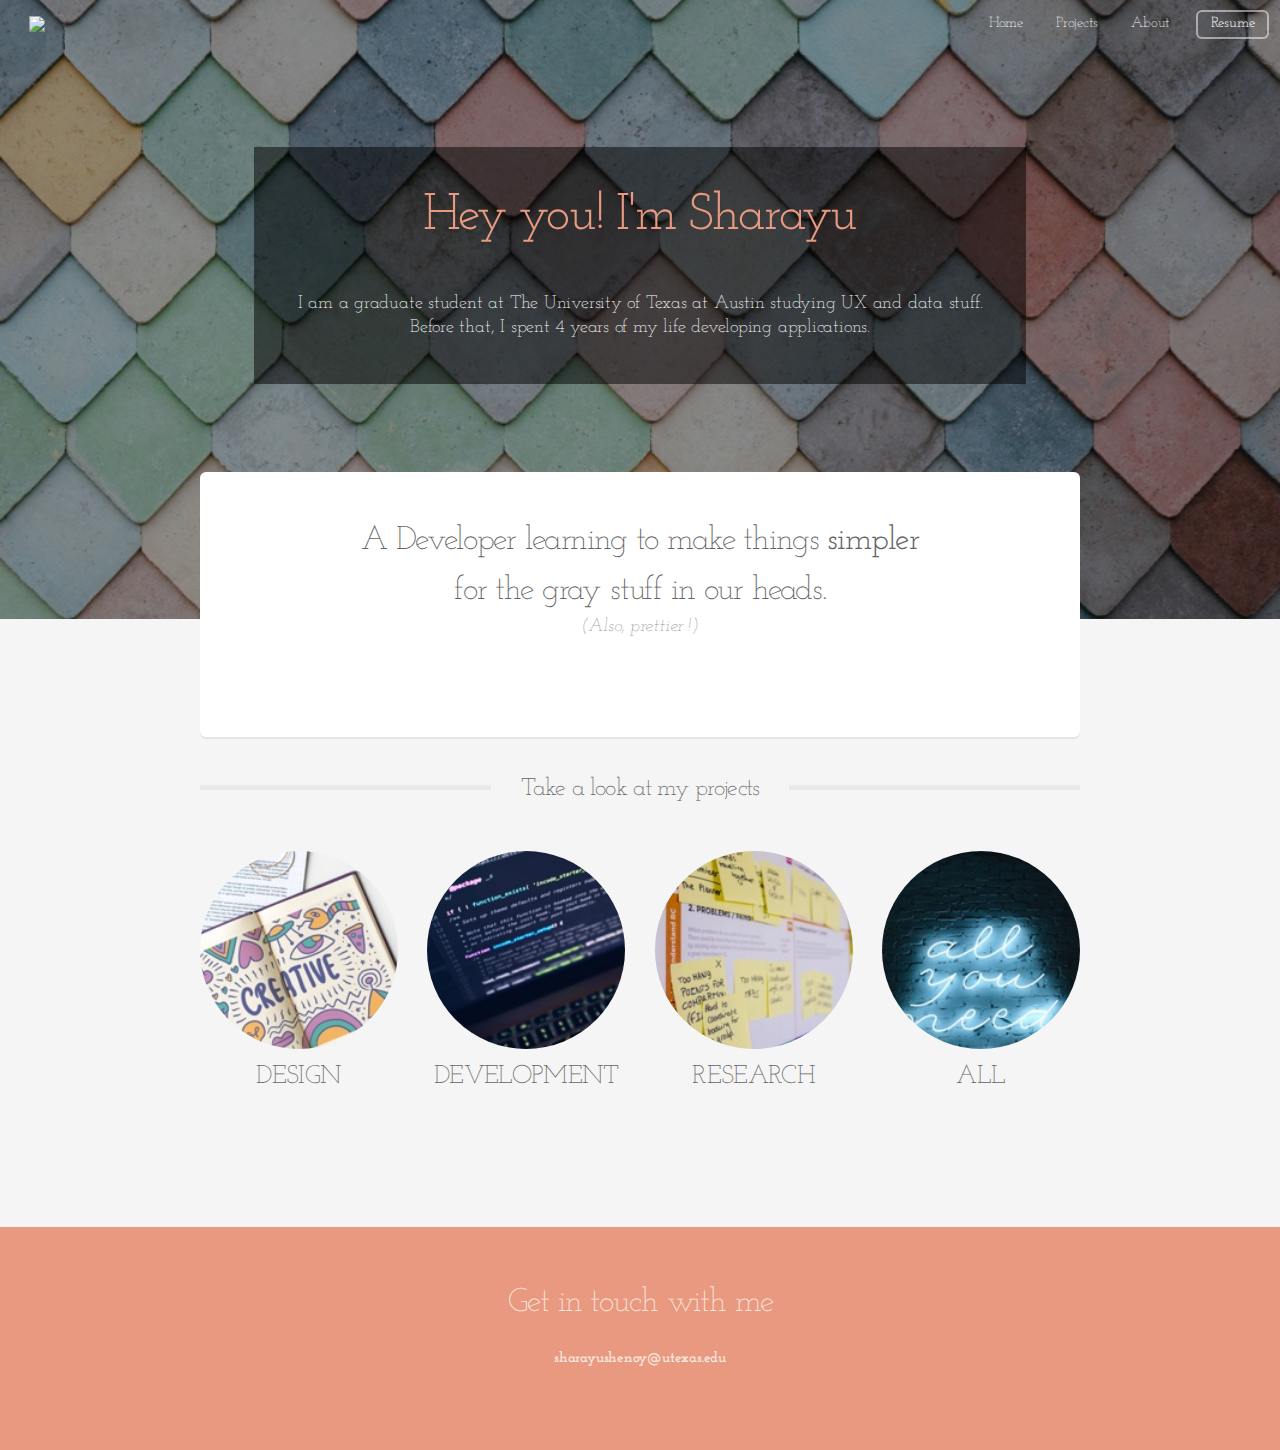
==== index.html @ 2da252cc "Update index.html" ====
<!DOCTYPE HTML>
<html>
	<head>
		<title>Sharayu Shenoy</title>
		<meta charset="utf-8" />
		<meta name="viewport" content="width=device-width, initial-scale=1, user-scalable=no" />
		<link rel="stylesheet" href="css/index.css" />

	</head>
	<body class="landing is-preload">
		<div id="page-wrapper">

			<!-- Header -->
			<header id="header" class="alt">
			  <h1><a href="index.html" ><img src="img/logo.png" class="logo"/></a></h1>
			  <nav id="nav">
			    <ul>
			      <li><a href="index.html">Home</a></li>
			      <li><a href="allprojects.html">Projects</a></li>
			      <li><a href="index.html">About</a></li>
			      <li><a href="resume.pdf" target="_blank" class="button">Resume</a></li>
			    </ul>
			  </nav>
			</header>


			<!-- Banner -->
				<section id="banner">
					<div class="inner">
					<h2 class="sec-text"><b>Hey you! I'm Sharayu</b></h2>
				</br>
					<p>I am a graduate student at The University of Texas at Austin studying UX and data stuff.
						<br/> Before that, I spent 4 years of my life developing applications.</p>
				</div>
				</section>

			<!-- Main -->
				<section id="main" class="container">

					<section class="box special">
						<header class="">
							<h2> A Developer learning to make things <strong>simpler</strong>
							<br />
							 for the gray stuff in our heads.</h2>
							<p>(Also, prettier !)</p>
						</header>
						<br/>

					</section>
					<header>
						<h2 class="major"><span>Take a look at my projects</span></h2>
					</header>


						<span>
							<ul class="bounce row">
								<li class="col-3 col-12-narrower"><a href="allprojects.html?type=design" class="icon solid"><img class="image round" src="img/icons/design.jpg" alt=""/><h3>DESIGN</h3></a></li>
								<li class="col-3 col-12-narrower"><a href="allprojects.html?type=dev" class="icon solid"><img class="image round" src="img/icons/dev.jpg" alt=""/><h3>DEVELOPMENT</h3></a></li>
								<li class="col-3 col-12-narrower"><a href="allprojects.html?type=research" class="icon solid"><img class="image round" src="img/icons/research.jpg" alt=""/><h3>RESEARCH</h3></a></li>
								<li class="col-3 col-12-narrower"><a href="allprojects.html" class="icon solid"><img class="image round" src="img/icons/all.jpg" alt=""/><h3>ALL</h3></a></li>
							</ul>
						</span>
				</section>

			<!-- CTA -->
				<section id="cta">

					<h2>Get in touch with me</h2>
					<h4>sharayushenoy@utexas.edu</h4>

				</section>
		</div>

		<!-- Scripts -->
			<script src="js/vendor/jquery.min.js"></script>
			<script src="js/vendor/jquery.dropotron.min.js"></script>
			<script src="js/vendor/jquery.scrollex.min.js"></script>
			<script src="js/vendor/browser.min.js"></script>
			<script src="js/vendor/breakpoints.min.js"></script>
			<script src="js/stickyheader.js"></script>
			<script src="js/index.js"></script>

	</body>
</html>
---- css/index.css ----
@import url("fontawesome-all.min.css");
@import url("https://fonts.googleapis.com/css?family=Josefin+Slab:600,600i,700,700i&display=swap");

	html, body, div, span, applet, object,
	iframe, h1, h2, h3, p, blockquote,
	pre, a, abbr, acronym, address, big, cite,
	code, del, dfn, em, img, ins, kbd, q, s, samp,
	small, strike, strong, sub, sup, tt, var, b,
	u, i, center, dl, dt, dd, ol, ul, li, fieldset,
	form, label, legend, table, caption, tbody,
	tfoot, thead, tr, th, td, article, aside,
	canvas, details, embed, figure, figcaption,
	footer, header, hgroup, menu, nav, output, ruby,
	section, summary, time, mark, audio, video {
		margin: 0;
		padding: 0;
		border: 0;
		font-size: 100%;
		font-family: inherit;
		vertical-align: baseline;
	}

	article, aside, details, figcaption, figure,
	footer, header, hgroup, menu, nav, section {
		display: block;
	}

	body {
		line-height: 1;
	}

	ol, ul {
		list-style: none;
	}

	blockquote, q {
		quotes: none;
	}

		blockquote:before, blockquote:after, q:before, q:after {
			content: '';
			content: none;
		}

	table {
		border-collapse: collapse;
		border-spacing: 0;
	}

	body {
		-webkit-text-size-adjust: none;
	}

	input::-moz-focus-inner {
		border: 0;
		padding: 0;
	}

	.show {
  	display: inline-block !important;
	}

	.filterDiv {
  	display: none; /* Hidden by default */
	}

	@media (min-width: 576px) {
  	.card-columns {
  	  -webkit-column-count: 3;
  	  -moz-column-count: 3;
  	  column-count: 3;
  	  -webkit-column-gap: 1.25rem;
  	  -moz-column-gap: 1.25rem;
  	  column-gap: 1.25rem;
  	}

		.card-columns .filterDiv {
			/* display: inline-block; */
			width: 100%;
			margin-bottom: 0.75rem;
		}
	}




/* Basic */

	@-ms-viewport {
		width: device-width;
	}

	body {
		-ms-overflow-style: scrollbar;
	}

	@media screen and (max-width: 480px) {

		html, body {
			min-width: 320px;
		}

	}

	/* html {
		box-sizing: border-box;
	}

	*, *:before, *:after {
		box-sizing: inherit;
	} */

	body {
		background: #f5f5f5;
		/* font-family: "Source Sans Pro", sans-serif; */
		font-family: 'Josefin Slab', serif;
		font-size: 16pt;
		font-weight: 300;
		line-height: 1.65em;
		letter-spacing: -0.015em;
	}

	a {
		-moz-transition: color 0.2s ease-in-out, border-bottom-color 0.2s ease-in-out;
		-webkit-transition: color 0.2s ease-in-out, border-bottom-color 0.2s ease-in-out;
		-ms-transition: color 0.2s ease-in-out, border-bottom-color 0.2s ease-in-out;
		transition: color 0.2s ease-in-out, border-bottom-color 0.2s ease-in-out;
		border-bottom: dotted 1px;
		color: #e89980;
		text-decoration: none;
	}

		a:hover {
			border-bottom-color: transparent;
		}

	p {
		margin: 0 0 2em 0;
	}

	h1, h2, h3 {
		color: #646464;
		font-weight: 300;
		line-height: 1em;
		margin: 0 0 0.5em 0;
	}

		h1 a, h2 a, h3 a {
			color: inherit;
			text-decoration: none;
		}

	h2 {
		font-size: 2.25em;
		line-height: 1.5em;
		letter-spacing: -0.035em;
	}

	h3 {
		font-size: 1.75em;
		line-height: 1.5em;
		letter-spacing: -0.025em;
	}

	sub {
		font-size: 0.8em;
		position: relative;
		top: 0.5em;
	}

	sup {
		font-size: 0.8em;
		position: relative;
		top: -0.5em;
	}

	hr {
		border: 0;
		border-bottom: solid 2px #e5e5e5;
		margin: 2em 0;
	}

		hr.major {
			margin: 3em 0;
		}

	blockquote {
		border-left: solid 4px #e5e5e5;
		font-style: italic;
		margin: 0 0 2em 0;
		padding: 0.5em 0 0.5em 2em;
	}

	pre {
		-webkit-overflow-scrolling: touch;
		background: #f8f8f8;
		border-radius: 6px;
		border: solid 1px #e5e5e5;
		font-family: monospace;
		font-size: 0.9em;
		line-height: 1.75em;
		margin: 0 0 2em 0;
		overflow-x: auto;
		padding: 1em 1.5em;
	}

	code {
		background: #f8f8f8;
		border-radius: 6px;
		border: solid 1px #e5e5e5;
		font-family: monospace;
		font-size: 0.9em;
		margin: 0 0.25em;
		padding: 0.25em 0.65em;
	}

	.align-left {
		text-align: left;
	}

	.align-center {
		text-align: center;
	}

	.align-right {
		text-align: right;
	}

/* Row */

	.row {
		display: flex;
		flex-wrap: wrap;
		box-sizing: border-box;
		align-items: stretch;
	}

		.row > * {
			box-sizing: border-box;
		}

		.row.gtr-uniform > * > :last-child {
			margin-bottom: 0;
		}

		.row.aln-left {
			justify-content: flex-start;
		}

		.row.aln-center {
			justify-content: center;
		}

		.row.aln-right {
			justify-content: flex-end;
		}

		.row.aln-top {
			align-items: flex-start;
		}

		.row.aln-middle {
			align-items: center;
		}

		.row.aln-bottom {
			align-items: flex-end;
		}

		.row > .imp {
			order: -1;
		}

		.row > .col-1 {
			width: 8.33333%;
		}

		.row > .off-1 {
			margin-left: 8.33333%;
		}

		.row > .col-2 {
			width: 16.66667%;
		}

		.row > .off-2 {
			margin-left: 16.66667%;
		}

		.row > .col-3 {
			width: 25%;
		}

		.row > .off-3 {
			margin-left: 25%;
		}

		.row > .col-4 {
			width: 33.33333%;
		}

		.row > .off-4 {
			margin-left: 33.33333%;
		}

		.row > .col-5 {
			width: 41.66667%;
		}

		.row > .off-5 {
			margin-left: 41.66667%;
		}

		.row > .col-6 {
			width: 50%;
		}

		.row > .off-6 {
			margin-left: 50%;
		}

		.row > .col-7 {
			width: 58.33333%;
		}

		.row > .off-7 {
			margin-left: 58.33333%;
		}

		.row > .col-8 {
			width: 66.66667%;
		}

		.row > .off-8 {
			margin-left: 66.66667%;
		}

		.row > .col-9 {
			width: 75%;
		}

		.row > .off-9 {
			margin-left: 75%;
		}

		.row > .col-10 {
			width: 83.33333%;
		}

		.row > .off-10 {
			margin-left: 83.33333%;
		}

		.row > .col-11 {
			width: 91.66667%;
		}

		.row > .off-11 {
			margin-left: 91.66667%;
		}

		.row > .col-12 {
			width: 100%;
		}

		.row > .off-12 {
			margin-left: 100%;
		}

		.row.gtr-0 {
			margin-top: 0;
			margin-left: 0em;
		}

			.row.gtr-0 > * {
				padding: 0 0 0 0em;
			}

			.row.gtr-0.gtr-uniform {
				margin-top: 0em;
			}

				.row.gtr-0.gtr-uniform > * {
					padding-top: 0em;
				}

		.row.gtr-25 {
			margin-top: 0;
			margin-left: -0.5em;
		}

			.row.gtr-25 > * {
				padding: 0 0 0 0.5em;
			}

			.row.gtr-25.gtr-uniform {
				margin-top: -0.5em;
			}

				.row.gtr-25.gtr-uniform > * {
					padding-top: 0.5em;
				}

		.row.gtr-50 {
			margin-top: 0;
			margin-left: -1em;
		}

			.row.gtr-50 > * {
				padding: 0 0 0 1em;
			}

			.row.gtr-50.gtr-uniform {
				margin-top: -1em;
			}

				.row.gtr-50.gtr-uniform > * {
					padding-top: 1em;
				}

		.row {
			margin-top: 0;
			margin-left: -2em;
		}

			.row > * {
				padding: 0 0 0 2em;
			}

			.row.gtr-uniform {
				margin-top: -2em;
			}

				.row.gtr-uniform > * {
					padding-top: 2em;
				}

		.row.gtr-150 {
			margin-top: 0;
			margin-left: -3em;
		}

			.row.gtr-150 > * {
				padding: 0 0 0 3em;
			}

			.row.gtr-150.gtr-uniform {
				margin-top: -3em;
			}

				.row.gtr-150.gtr-uniform > * {
					padding-top: 3em;
				}

		.row.gtr-200 {
			margin-top: 0;
			margin-left: -4em;
		}

			.row.gtr-200 > * {
				padding: 0 0 0 4em;
			}

			.row.gtr-200.gtr-uniform {
				margin-top: -4em;
			}

				.row.gtr-200.gtr-uniform > * {
					padding-top: 4em;
				}

		@media screen and (max-width: 1680px) {

			.row {
				display: flex;
				flex-wrap: wrap;
				box-sizing: border-box;
				align-items: stretch;
			}

				.row > * {
					box-sizing: border-box;
				}

				.row.gtr-uniform > * > :last-child {
					margin-bottom: 0;
				}

				.row.aln-left {
					justify-content: flex-start;
				}

				.row.aln-center {
					justify-content: center;
				}

				.row.aln-right {
					justify-content: flex-end;
				}

				.row.aln-top {
					align-items: flex-start;
				}

				.row.aln-middle {
					align-items: center;
				}

				.row.aln-bottom {
					align-items: flex-end;
				}

				.row > .imp-wide {
					order: -1;
				}

				.row > .col-1-wide {
					width: 8.33333%;
				}

				.row > .off-1-wide {
					margin-left: 8.33333%;
				}

				.row > .col-2-wide {
					width: 16.66667%;
				}

				.row > .off-2-wide {
					margin-left: 16.66667%;
				}

				.row > .col-3-wide {
					width: 25%;
				}

				.row > .off-3-wide {
					margin-left: 25%;
				}

				.row > .col-4-wide {
					width: 33.33333%;
				}

				.row > .off-4-wide {
					margin-left: 33.33333%;
				}

				.row > .col-5-wide {
					width: 41.66667%;
				}

				.row > .off-5-wide {
					margin-left: 41.66667%;
				}

				.row > .col-6-wide {
					width: 50%;
				}

				.row > .off-6-wide {
					margin-left: 50%;
				}

				.row > .col-7-wide {
					width: 58.33333%;
				}

				.row > .off-7-wide {
					margin-left: 58.33333%;
				}

				.row > .col-8-wide {
					width: 66.66667%;
				}

				.row > .off-8-wide {
					margin-left: 66.66667%;
				}

				.row > .col-9-wide {
					width: 75%;
				}

				.row > .off-9-wide {
					margin-left: 75%;
				}

				.row > .col-10-wide {
					width: 83.33333%;
				}

				.row > .off-10-wide {
					margin-left: 83.33333%;
				}

				.row > .col-11-wide {
					width: 91.66667%;
				}

				.row > .off-11-wide {
					margin-left: 91.66667%;
				}

				.row > .col-12-wide {
					width: 100%;
				}

				.row > .off-12-wide {
					margin-left: 100%;
				}

				.row.gtr-0 {
					margin-top: 0;
					margin-left: 0em;
				}

					.row.gtr-0 > * {
						padding: 0 0 0 0em;
					}

					.row.gtr-0.gtr-uniform {
						margin-top: 0em;
					}

						.row.gtr-0.gtr-uniform > * {
							padding-top: 0em;
						}

				.row.gtr-25 {
					margin-top: 0;
					margin-left: -0.5em;
				}

					.row.gtr-25 > * {
						padding: 0 0 0 0.5em;
					}

					.row.gtr-25.gtr-uniform {
						margin-top: -0.5em;
					}

						.row.gtr-25.gtr-uniform > * {
							padding-top: 0.5em;
						}

				.row.gtr-50 {
					margin-top: 0;
					margin-left: -1em;
				}

					.row.gtr-50 > * {
						padding: 0 0 0 1em;
					}

					.row.gtr-50.gtr-uniform {
						margin-top: -1em;
					}

						.row.gtr-50.gtr-uniform > * {
							padding-top: 1em;
						}

				.row {
					margin-top: 0;
					margin-left: -2em;
				}

					.row > * {
						padding: 0 0 0 2em;
					}

					.row.gtr-uniform {
						margin-top: -2em;
					}

						.row.gtr-uniform > * {
							padding-top: 2em;
						}

				.row.gtr-150 {
					margin-top: 0;
					margin-left: -3em;
				}

					.row.gtr-150 > * {
						padding: 0 0 0 3em;
					}

					.row.gtr-150.gtr-uniform {
						margin-top: -3em;
					}

						.row.gtr-150.gtr-uniform > * {
							padding-top: 3em;
						}

				.row.gtr-200 {
					margin-top: 0;
					margin-left: -4em;
				}

					.row.gtr-200 > * {
						padding: 0 0 0 4em;
					}

					.row.gtr-200.gtr-uniform {
						margin-top: -4em;
					}

						.row.gtr-200.gtr-uniform > * {
							padding-top: 4em;
						}

		}

		@media screen and (max-width: 1280px) {

			.row {
				display: flex;
				flex-wrap: wrap;
				box-sizing: border-box;
				align-items: stretch;
			}

				.row > * {
					box-sizing: border-box;
				}

				.row.gtr-uniform > * > :last-child {
					margin-bottom: 0;
				}

				.row.aln-left {
					justify-content: flex-start;
				}

				.row.aln-center {
					justify-content: center;
				}

				.row.aln-right {
					justify-content: flex-end;
				}

				.row.aln-top {
					align-items: flex-start;
				}

				.row.aln-middle {
					align-items: center;
				}

				.row.aln-bottom {
					align-items: flex-end;
				}

				.row > .imp-normal {
					order: -1;
				}

				.row > .col-1-normal {
					width: 8.33333%;
				}

				.row > .off-1-normal {
					margin-left: 8.33333%;
				}

				.row > .col-2-normal {
					width: 16.66667%;
				}

				.row > .off-2-normal {
					margin-left: 16.66667%;
				}

				.row > .col-3-normal {
					width: 25%;
				}

				.row > .off-3-normal {
					margin-left: 25%;
				}

				.row > .col-4-normal {
					width: 33.33333%;
				}

				.row > .off-4-normal {
					margin-left: 33.33333%;
				}

				.row > .col-5-normal {
					width: 41.66667%;
				}

				.row > .off-5-normal {
					margin-left: 41.66667%;
				}

				.row > .col-6-normal {
					width: 50%;
				}

				.row > .off-6-normal {
					margin-left: 50%;
				}

				.row > .col-7-normal {
					width: 58.33333%;
				}

				.row > .off-7-normal {
					margin-left: 58.33333%;
				}

				.row > .col-8-normal {
					width: 66.66667%;
				}

				.row > .off-8-normal {
					margin-left: 66.66667%;
				}

				.row > .col-9-normal {
					width: 75%;
				}

				.row > .off-9-normal {
					margin-left: 75%;
				}

				.row > .col-10-normal {
					width: 83.33333%;
				}

				.row > .off-10-normal {
					margin-left: 83.33333%;
				}

				.row > .col-11-normal {
					width: 91.66667%;
				}

				.row > .off-11-normal {
					margin-left: 91.66667%;
				}

				.row > .col-12-normal {
					width: 100%;
				}

				.row > .off-12-normal {
					margin-left: 100%;
				}

				.row.gtr-0 {
					margin-top: 0;
					margin-left: 0em;
				}

					.row.gtr-0 > * {
						padding: 0 0 0 0em;
					}

					.row.gtr-0.gtr-uniform {
						margin-top: 0em;
					}

						.row.gtr-0.gtr-uniform > * {
							padding-top: 0em;
						}

				.row.gtr-25 {
					margin-top: 0;
					margin-left: -0.5em;
				}

					.row.gtr-25 > * {
						padding: 0 0 0 0.5em;
					}

					.row.gtr-25.gtr-uniform {
						margin-top: -0.5em;
					}

						.row.gtr-25.gtr-uniform > * {
							padding-top: 0.5em;
						}

				.row.gtr-50 {
					margin-top: 0;
					margin-left: -1em;
				}

					.row.gtr-50 > * {
						padding: 0 0 0 1em;
					}

					.row.gtr-50.gtr-uniform {
						margin-top: -1em;
					}

						.row.gtr-50.gtr-uniform > * {
							padding-top: 1em;
						}

				.row {
					margin-top: 0;
					margin-left: -2em;
				}

					.row > * {
						padding: 0 0 0 2em;
					}

					.row.gtr-uniform {
						margin-top: -2em;
					}

						.row.gtr-uniform > * {
							padding-top: 2em;
						}

				.row.gtr-150 {
					margin-top: 0;
					margin-left: -3em;
				}

					.row.gtr-150 > * {
						padding: 0 0 0 3em;
					}

					.row.gtr-150.gtr-uniform {
						margin-top: -3em;
					}

						.row.gtr-150.gtr-uniform > * {
							padding-top: 3em;
						}

				.row.gtr-200 {
					margin-top: 0;
					margin-left: -4em;
				}

					.row.gtr-200 > * {
						padding: 0 0 0 4em;
					}

					.row.gtr-200.gtr-uniform {
						margin-top: -4em;
					}

						.row.gtr-200.gtr-uniform > * {
							padding-top: 4em;
						}

		}

		@media screen and (max-width: 980px) {

			.row {
				display: flex;
				flex-wrap: wrap;
				box-sizing: border-box;
				align-items: stretch;
			}

				.row > * {
					box-sizing: border-box;
				}

				.row.gtr-uniform > * > :last-child {
					margin-bottom: 0;
				}

				.row.aln-left {
					justify-content: flex-start;
				}

				.row.aln-center {
					justify-content: center;
				}

				.row.aln-right {
					justify-content: flex-end;
				}

				.row.aln-top {
					align-items: flex-start;
				}

				.row.aln-middle {
					align-items: center;
				}

				.row.aln-bottom {
					align-items: flex-end;
				}

				.row > .imp-narrow {
					order: -1;
				}

				.row > .col-1-narrow {
					width: 8.33333%;
				}

				.row > .off-1-narrow {
					margin-left: 8.33333%;
				}

				.row > .col-2-narrow {
					width: 16.66667%;
				}

				.row > .off-2-narrow {
					margin-left: 16.66667%;
				}

				.row > .col-3-narrow {
					width: 25%;
				}

				.row > .off-3-narrow {
					margin-left: 25%;
				}

				.row > .col-4-narrow {
					width: 33.33333%;
				}

				.row > .off-4-narrow {
					margin-left: 33.33333%;
				}

				.row > .col-5-narrow {
					width: 41.66667%;
				}

				.row > .off-5-narrow {
					margin-left: 41.66667%;
				}

				.row > .col-6-narrow {
					width: 50%;
				}

				.row > .off-6-narrow {
					margin-left: 50%;
				}

				.row > .col-7-narrow {
					width: 58.33333%;
				}

				.row > .off-7-narrow {
					margin-left: 58.33333%;
				}

				.row > .col-8-narrow {
					width: 66.66667%;
				}

				.row > .off-8-narrow {
					margin-left: 66.66667%;
				}

				.row > .col-9-narrow {
					width: 75%;
				}

				.row > .off-9-narrow {
					margin-left: 75%;
				}

				.row > .col-10-narrow {
					width: 83.33333%;
				}

				.row > .off-10-narrow {
					margin-left: 83.33333%;
				}

				.row > .col-11-narrow {
					width: 91.66667%;
				}

				.row > .off-11-narrow {
					margin-left: 91.66667%;
				}

				.row > .col-12-narrow {
					width: 100%;
				}

				.row > .off-12-narrow {
					margin-left: 100%;
				}

				.row.gtr-0 {
					margin-top: 0;
					margin-left: 0em;
				}

					.row.gtr-0 > * {
						padding: 0 0 0 0em;
					}

					.row.gtr-0.gtr-uniform {
						margin-top: 0em;
					}

						.row.gtr-0.gtr-uniform > * {
							padding-top: 0em;
						}

				.row.gtr-25 {
					margin-top: 0;
					margin-left: -0.5em;
				}

					.row.gtr-25 > * {
						padding: 0 0 0 0.5em;
					}

					.row.gtr-25.gtr-uniform {
						margin-top: -0.5em;
					}

						.row.gtr-25.gtr-uniform > * {
							padding-top: 0.5em;
						}

				.row.gtr-50 {
					margin-top: 0;
					margin-left: -1em;
				}

					.row.gtr-50 > * {
						padding: 0 0 0 1em;
					}

					.row.gtr-50.gtr-uniform {
						margin-top: -1em;
					}

						.row.gtr-50.gtr-uniform > * {
							padding-top: 1em;
						}

				.row {
					margin-top: 0;
					margin-left: -2em;
				}

					.row > * {
						padding: 0 0 0 2em;
					}

					.row.gtr-uniform {
						margin-top: -2em;
					}

						.row.gtr-uniform > * {
							padding-top: 2em;
						}

				.row.gtr-150 {
					margin-top: 0;
					margin-left: -3em;
				}

					.row.gtr-150 > * {
						padding: 0 0 0 3em;
					}

					.row.gtr-150.gtr-uniform {
						margin-top: -3em;
					}

						.row.gtr-150.gtr-uniform > * {
							padding-top: 3em;
						}

				.row.gtr-200 {
					margin-top: 0;
					margin-left: -4em;
				}

					.row.gtr-200 > * {
						padding: 0 0 0 4em;
					}

					.row.gtr-200.gtr-uniform {
						margin-top: -4em;
					}

						.row.gtr-200.gtr-uniform > * {
							padding-top: 4em;
						}

		}

		@media screen and (max-width: 840px) {

			.row {
				display: flex;
				flex-wrap: wrap;
				box-sizing: border-box;
				align-items: stretch;
			}

				.row > * {
					box-sizing: border-box;
				}

				.row.gtr-uniform > * > :last-child {
					margin-bottom: 0;
				}

				.row.aln-left {
					justify-content: flex-start;
				}

				.row.aln-center {
					justify-content: center;
				}

				.row.aln-right {
					justify-content: flex-end;
				}

				.row.aln-top {
					align-items: flex-start;
				}

				.row.aln-middle {
					align-items: center;
				}

				.row.aln-bottom {
					align-items: flex-end;
				}

				.row > .imp-narrower {
					order: -1;
				}

				.row > .col-1-narrower {
					width: 8.33333%;
				}

				.row > .off-1-narrower {
					margin-left: 8.33333%;
				}

				.row > .col-2-narrower {
					width: 16.66667%;
				}

				.row > .off-2-narrower {
					margin-left: 16.66667%;
				}

				.row > .col-3-narrower {
					width: 25%;
				}

				.row > .off-3-narrower {
					margin-left: 25%;
				}

				.row > .col-4-narrower {
					width: 33.33333%;
				}

				.row > .off-4-narrower {
					margin-left: 33.33333%;
				}

				.row > .col-5-narrower {
					width: 41.66667%;
				}

				.row > .off-5-narrower {
					margin-left: 41.66667%;
				}

				.row > .col-6-narrower {
					width: 50%;
				}

				.row > .off-6-narrower {
					margin-left: 50%;
				}

				.row > .col-7-narrower {
					width: 58.33333%;
				}

				.row > .off-7-narrower {
					margin-left: 58.33333%;
				}

				.row > .col-8-narrower {
					width: 66.66667%;
				}

				.row > .off-8-narrower {
					margin-left: 66.66667%;
				}

				.row > .col-9-narrower {
					width: 75%;
				}

				.row > .off-9-narrower {
					margin-left: 75%;
				}

				.row > .col-10-narrower {
					width: 83.33333%;
				}

				.row > .off-10-narrower {
					margin-left: 83.33333%;
				}

				.row > .col-11-narrower {
					width: 91.66667%;
				}

				.row > .off-11-narrower {
					margin-left: 91.66667%;
				}

				.row > .col-12-narrower {
					width: 100%;
				}

				.row > .off-12-narrower {
					margin-left: 100%;
				}

				.row.gtr-0 {
					margin-top: 0;
					margin-left: 0em;
				}

					.row.gtr-0 > * {
						padding: 0 0 0 0em;
					}

					.row.gtr-0.gtr-uniform {
						margin-top: 0em;
					}

						.row.gtr-0.gtr-uniform > * {
							padding-top: 0em;
						}

				.row.gtr-25 {
					margin-top: 0;
					margin-left: -0.5em;
				}

					.row.gtr-25 > * {
						padding: 0 0 0 0.5em;
					}

					.row.gtr-25.gtr-uniform {
						margin-top: -0.5em;
					}

						.row.gtr-25.gtr-uniform > * {
							padding-top: 0.5em;
						}

				.row.gtr-50 {
					margin-top: 0;
					margin-left: -1em;
				}

					.row.gtr-50 > * {
						padding: 0 0 0 1em;
					}

					.row.gtr-50.gtr-uniform {
						margin-top: -1em;
					}

						.row.gtr-50.gtr-uniform > * {
							padding-top: 1em;
						}

				.row {
					margin-top: 0;
					margin-left: -2em;
				}

					.row > * {
						padding: 0 0 0 2em;
					}

					.row.gtr-uniform {
						margin-top: -2em;
					}

						.row.gtr-uniform > * {
							padding-top: 2em;
						}

				.row.gtr-150 {
					margin-top: 0;
					margin-left: -3em;
				}

					.row.gtr-150 > * {
						padding: 0 0 0 3em;
					}

					.row.gtr-150.gtr-uniform {
						margin-top: -3em;
					}

						.row.gtr-150.gtr-uniform > * {
							padding-top: 3em;
						}

				.row.gtr-200 {
					margin-top: 0;
					margin-left: -4em;
				}

					.row.gtr-200 > * {
						padding: 0 0 0 4em;
					}

					.row.gtr-200.gtr-uniform {
						margin-top: -4em;
					}

						.row.gtr-200.gtr-uniform > * {
							padding-top: 4em;
						}

		}

		@media screen and (max-width: 736px) {

			.row {
				display: flex;
				flex-wrap: wrap;
				box-sizing: border-box;
				align-items: stretch;
			}

				.row > * {
					box-sizing: border-box;
				}

				.row.gtr-uniform > * > :last-child {
					margin-bottom: 0;
				}

				.row.aln-left {
					justify-content: flex-start;
				}

				.row.aln-center {
					justify-content: center;
				}

				.row.aln-right {
					justify-content: flex-end;
				}

				.row.aln-top {
					align-items: flex-start;
				}

				.row.aln-middle {
					align-items: center;
				}

				.row.aln-bottom {
					align-items: flex-end;
				}

				.row > .imp-mobile {
					order: -1;
				}

				.row > .col-1-mobile {
					width: 8.33333%;
				}

				.row > .off-1-mobile {
					margin-left: 8.33333%;
				}

				.row > .col-2-mobile {
					width: 16.66667%;
				}

				.row > .off-2-mobile {
					margin-left: 16.66667%;
				}

				.row > .col-3-mobile {
					width: 25%;
				}

				.row > .off-3-mobile {
					margin-left: 25%;
				}

				.row > .col-4-mobile {
					width: 33.33333%;
				}

				.row > .off-4-mobile {
					margin-left: 33.33333%;
				}

				.row > .col-5-mobile {
					width: 41.66667%;
				}

				.row > .off-5-mobile {
					margin-left: 41.66667%;
				}

				.row > .col-6-mobile {
					width: 50%;
				}

				.row > .off-6-mobile {
					margin-left: 50%;
				}

				.row > .col-7-mobile {
					width: 58.33333%;
				}

				.row > .off-7-mobile {
					margin-left: 58.33333%;
				}

				.row > .col-8-mobile {
					width: 66.66667%;
				}

				.row > .off-8-mobile {
					margin-left: 66.66667%;
				}

				.row > .col-9-mobile {
					width: 75%;
				}

				.row > .off-9-mobile {
					margin-left: 75%;
				}

				.row > .col-10-mobile {
					width: 83.33333%;
				}

				.row > .off-10-mobile {
					margin-left: 83.33333%;
				}

				.row > .col-11-mobile {
					width: 91.66667%;
				}

				.row > .off-11-mobile {
					margin-left: 91.66667%;
				}

				.row > .col-12-mobile {
					width: 100%;
				}

				.row > .off-12-mobile {
					margin-left: 100%;
				}

				.row.gtr-0 {
					margin-top: 0;
					margin-left: 0em;
				}

					.row.gtr-0 > * {
						padding: 0 0 0 0em;
					}

					.row.gtr-0.gtr-uniform {
						margin-top: 0em;
					}

						.row.gtr-0.gtr-uniform > * {
							padding-top: 0em;
						}

				.row.gtr-25 {
					margin-top: 0;
					margin-left: -0.5em;
				}

					.row.gtr-25 > * {
						padding: 0 0 0 0.5em;
					}

					.row.gtr-25.gtr-uniform {
						margin-top: -0.5em;
					}

						.row.gtr-25.gtr-uniform > * {
							padding-top: 0.5em;
						}

				.row.gtr-50 {
					margin-top: 0;
					margin-left: -1em;
				}

					.row.gtr-50 > * {
						padding: 0 0 0 1em;
					}

					.row.gtr-50.gtr-uniform {
						margin-top: -1em;
					}

						.row.gtr-50.gtr-uniform > * {
							padding-top: 1em;
						}

				.row {
					margin-top: 0;
					margin-left: -2em;
				}

					.row > * {
						padding: 0 0 0 2em;
					}

					.row.gtr-uniform {
						margin-top: -2em;
					}

						.row.gtr-uniform > * {
							padding-top: 2em;
						}

				.row.gtr-150 {
					margin-top: 0;
					margin-left: -3em;
				}

					.row.gtr-150 > * {
						padding: 0 0 0 3em;
					}

					.row.gtr-150.gtr-uniform {
						margin-top: -3em;
					}

						.row.gtr-150.gtr-uniform > * {
							padding-top: 3em;
						}

				.row.gtr-200 {
					margin-top: 0;
					margin-left: -4em;
				}

					.row.gtr-200 > * {
						padding: 0 0 0 4em;
					}

					.row.gtr-200.gtr-uniform {
						margin-top: -4em;
					}

						.row.gtr-200.gtr-uniform > * {
							padding-top: 4em;
						}

		}

		@media screen and (max-width: 480px) {

			.row {
				display: flex;
				flex-wrap: wrap;
				box-sizing: border-box;
				align-items: stretch;
			}

				.row > * {
					box-sizing: border-box;
				}

				.row.gtr-uniform > * > :last-child {
					margin-bottom: 0;
				}

				.row.aln-left {
					justify-content: flex-start;
				}

				.row.aln-center {
					justify-content: center;
				}

				.row.aln-right {
					justify-content: flex-end;
				}

				.row.aln-top {
					align-items: flex-start;
				}

				.row.aln-middle {
					align-items: center;
				}

				.row.aln-bottom {
					align-items: flex-end;
				}

				.row > .imp-mobilep {
					order: -1;
				}

				.row > .col-1-mobilep {
					width: 8.33333%;
				}

				.row > .off-1-mobilep {
					margin-left: 8.33333%;
				}

				.row > .col-2-mobilep {
					width: 16.66667%;
				}

				.row > .off-2-mobilep {
					margin-left: 16.66667%;
				}

				.row > .col-3-mobilep {
					width: 25%;
				}

				.row > .off-3-mobilep {
					margin-left: 25%;
				}

				.row > .col-4-mobilep {
					width: 33.33333%;
				}

				.row > .off-4-mobilep {
					margin-left: 33.33333%;
				}

				.row > .col-5-mobilep {
					width: 41.66667%;
				}

				.row > .off-5-mobilep {
					margin-left: 41.66667%;
				}

				.row > .col-6-mobilep {
					width: 50%;
				}

				.row > .off-6-mobilep {
					margin-left: 50%;
				}

				.row > .col-7-mobilep {
					width: 58.33333%;
				}

				.row > .off-7-mobilep {
					margin-left: 58.33333%;
				}

				.row > .col-8-mobilep {
					width: 66.66667%;
				}

				.row > .off-8-mobilep {
					margin-left: 66.66667%;
				}

				.row > .col-9-mobilep {
					width: 75%;
				}

				.row > .off-9-mobilep {
					margin-left: 75%;
				}

				.row > .col-10-mobilep {
					width: 83.33333%;
				}

				.row > .off-10-mobilep {
					margin-left: 83.33333%;
				}

				.row > .col-11-mobilep {
					width: 91.66667%;
				}

				.row > .off-11-mobilep {
					margin-left: 91.66667%;
				}

				.row > .col-12-mobilep {
					width: 100%;
				}

				.row > .off-12-mobilep {
					margin-left: 100%;
				}

				.row.gtr-0 {
					margin-top: 0;
					margin-left: 0em;
				}

					.row.gtr-0 > * {
						padding: 0 0 0 0em;
					}

					.row.gtr-0.gtr-uniform {
						margin-top: 0em;
					}

						.row.gtr-0.gtr-uniform > * {
							padding-top: 0em;
						}

				.row.gtr-25 {
					margin-top: 0;
					margin-left: -0.5em;
				}

					.row.gtr-25 > * {
						padding: 0 0 0 0.5em;
					}

					.row.gtr-25.gtr-uniform {
						margin-top: -0.5em;
					}

						.row.gtr-25.gtr-uniform > * {
							padding-top: 0.5em;
						}

				.row.gtr-50 {
					margin-top: 0;
					margin-left: -1em;
				}

					.row.gtr-50 > * {
						padding: 0 0 0 1em;
					}

					.row.gtr-50.gtr-uniform {
						margin-top: -1em;
					}

						.row.gtr-50.gtr-uniform > * {
							padding-top: 1em;
						}

				.row {
					margin-top: 0;
					margin-left: -2em;
				}

					.row > * {
						padding: 0 0 0 2em;
					}

					.row.gtr-uniform {
						margin-top: -2em;
					}

						.row.gtr-uniform > * {
							padding-top: 2em;
						}

				.row.gtr-150 {
					margin-top: 0;
					margin-left: -3em;
				}

					.row.gtr-150 > * {
						padding: 0 0 0 3em;
					}

					.row.gtr-150.gtr-uniform {
						margin-top: -3em;
					}

						.row.gtr-150.gtr-uniform > * {
							padding-top: 3em;
						}

				.row.gtr-200 {
					margin-top: 0;
					margin-left: -4em;
				}

					.row.gtr-200 > * {
						padding: 0 0 0 4em;
					}

					.row.gtr-200.gtr-uniform {
						margin-top: -4em;
					}

						.row.gtr-200.gtr-uniform > * {
							padding-top: 4em;
						}

		}

/* Container */

	.container {
		margin: 0 auto;
		max-width: calc(100% - 5em);
		width: 60em;
	}

		.container.xsmall {
			width: 15em;
		}

		.container.small {
			width: 30em;
		}

		.container.medium {
			width: 45em;
		}

		.container.large {
			width: 75em;
		}

		.container.xlarge {
			width: 90em;
		}

		.container.max {
			width: 100%;
		}

		@media screen and (max-width: 840px) {

			.container {
				width: 100% !important;
			}

		}

		@media screen and (max-width: 736px) {

			.container {
				max-width: 100%;
			}

		}

/* Section/Article */

	section.special, article.special {
		text-align: center;
	}

	header p {
		color: #999;
		position: relative;
		margin: 0 0 1.5em 0;
		font-style: italic;
	}

	header h2 + p {
		font-size: 1.25em;
		margin-top: -1em;
		line-height: 1.5em;
	}

	header h3 + p {
		font-size: 1.1em;
		margin-top: -0.85em;
		line-height: 1.5em;
	}

	header.major {
		padding: 1em 0;
		text-align: center;
	}

		header.major h2 {
			margin: 0;
		}

		header.major p {
			display: inline-block;
			border-top: solid 2px #e5e5e5;
			color: #777;
			margin: 1.5em 0 0 0;
			padding: 1.5em 0 0 0;
			font-style: normal;
		}

/* Box */

	.box {
		background: #fff;
		border-radius: 6px;
		box-shadow: 0 2px 0 0 #e5e5e5;
		margin: 0 0 2em 0;
		padding: 3em;
	}

		.box > :last-child {
			margin-bottom: 0;
		}

		.box.alt {
			background: none !important;
			border-radius: 0 !important;
			box-shadow: none !important;
			margin: 0 0 2em 0;
			padding: 0 !important;
		}

		.box.features .features-row {
			border-top: solid 2px #e5e5e5;
			position: relative;
		}

			.box.features .features-row:after {
				clear: both;
				content: '';
				display: block;
			}

			.box.features .features-row section {
				float: left;
				padding: 3em;
				width: 50%;
			}

				.box.features .features-row section :last-child {
					margin-bottom: 0;
				}

				.box.features .features-row section:nth-child(2n) {
					padding-right: 0;
				}

					.box.features .features-row section:nth-child(2n):before {
						background: #e5e5e5;
						content: '';
						display: block;
						height: 100%;
						margin-left: -3em;
						position: absolute;
						top: 0;
						width: 2px;
					}

				.box.features .features-row section:nth-child(2n-1) {
					padding-left: 0;
				}

			.box.features .features-row:first-child {
				border-top: 0;
			}

				.box.features .features-row:first-child section {
					padding-top: 0;
				}

			.box.features .features-row:last-child {
				padding-bottom: 0;
			}

				.box.features .features-row:last-child section {
					padding-bottom: 0;
				}

		.box.special {
			text-align: center;
		}

		.box .image.featured {
			border-radius: 0;
			display: block;
			margin: 3em 0 3em -3em;
			position: relative;
			width: calc(100% + 6em);
		}

			.box .image.featured img {
				border-radius: 0;
				display: block;
				width: 100%;
			}

			.box .image.featured:first-child {
				border-radius: 6px 6px 0 0;
				margin-bottom: 3em;
				margin-top: -3em;
			}

				.box .image.featured:first-child img {
					border-radius: 6px 6px 0 0;
				}

			.box .image.featured:last-child {
				border-radius: 0 0 6px 6px;
				margin-bottom: -3em;
				margin-top: 3em;
			}

				.box .image.featured:last-child img {
					border-radius: 0 0 6px 6px;
				}

/* Icon */

	.icon {
		text-decoration: none;
		border-bottom: none;
		position: relative;
		text-align: center;
	}

		.icon:before {
			-moz-osx-font-smoothing: grayscale;
			-webkit-font-smoothing: antialiased;
			display: inline-block;
			font-style: normal;
			font-variant: normal;
			text-rendering: auto;
			line-height: 1;
			text-transform: none !important;
			font-family: 'Font Awesome 5 Free';
			font-weight: 400;
		}

		.icon > .label {
			display: none;
		}

		.icon:before {
			line-height: inherit;
		}

		.icon.solid:before {
			font-weight: 900;
		}

		.icon.brands:before {
			font-family: 'Font Awesome 5 Brands';
		}

		.icon.major {
			background: #666;
			border-radius: 100%;
			color: #ffffff;
			cursor: default;
			display: inline-block;
			height: 5.5em;
			line-height: 5.5em;
			margin: 0 0 2em 0;
			width: 5.5em;
		}

			.icon.major:before {
				font-size: 4em;

			}

			.icon.major.accent1 {
				background: #666;
				color: #ffffff;
			}

			.icon.major.accent2 {
				background: #e89980;
				color: #ffffff;
			}

			.icon.major.accent3 {
				background: #7fcdb8;
				color: #ffffff;
			}

			.icon.major.accent4 {
				background: #90b0ba;
				color: #ffffff;
			}

			.icon.major.accent5 {
				background: #e5cb95;
				color: #ffffff;
			}

/* Image */

	.image {
		border-radius: 6px;
		border: 0;
		display: inline-block;
		position: relative;
	}

		.image img {
			border-radius: 6px;
			display: block;
		}

		.image.left {
			float: left;
			padding: 0 1.5em 1em 0;
			top: 0.25em;
		}

		.image.right {
			float: right;
			padding: 0 0 1em 1.5em;
			top: 0.25em;
		}

		.image.round {
			border-radius: 100%;
			width: 100%;
		}

		.image.fit {
			display: block;
			margin: 0 0 2em 0;
			width: 100%;
		}

			.image.fit img {
				display: block;
				width: 100%;
			}

/* List */

	ol {
		list-style: decimal;
		margin: 0 0 2em 0;
		padding-left: 1.25em;
	}

		ol li {
			padding-left: 0.25em;
		}

	ul {
		list-style: disc;
		margin: 0 0 2em 0;
		padding-left: 1em;
	}

		ul li {
			padding-left: 0.5em;
		}

		ul.alt {
			list-style: none;
			padding-left: 0;
		}

			ul.alt li {
				border-top: solid 1px #e5e5e5;
				padding: 0.5em 0;
			}

				ul.alt li:first-child {
					border-top: 0;
					padding-top: 0;
				}

		ul.icons {
			cursor: default;
			list-style: none;
			padding-left: 0;
		}

			ul.icons li {
				display: inline-block;
				padding: 0 1.25em 0 0;
			}

				ul.icons li:last-child {
					padding-right: 0;
				}

				ul.icons li .icon {
					color: inherit;
				}

					ul.icons li .icon:before {
						font-size: 1.75em;
					}

	dl {
		margin: 0 0 2em 0;
	}

/* Bounce */

ul.bounce {
		list-style: none;
		padding-left: 0;
		cursor: default;
		position: relative;
		margin: -2em 0 4em -2em;
	}

		ul.bounce li {
			-moz-transition: top .15s ease-in-out;
			-webkit-transition: top .15s ease-in-out;
			-ms-transition: top .15s ease-in-out;
			transition: top .15s ease-in-out;
			position: relative;
			display: inline-block;
			top: 0;
			padding: 2em 0 0 2em;
		}

			ul.bounce li a {
				display: block;
				outline: 0;
				text-align: center;
			}

				/* ul.bounce li a:before {
					-moz-transition: background-color .2s ease-in-out;
					-webkit-transition: background-color .2s ease-in-out;
					-ms-transition: background-color .2s ease-in-out;
					transition: background-color .2s ease-in-out;
					display: inline-block;
					text-align: center;
					background: #c1cac5;
					border-radius: 100%;
					width: 2.25em;
					height: 2.25em;
					line-height: 2.175em;
					font-size: 3em;
					color: #fff;
				} */

			ul.bounce li:hover {
				top: -1em;
			}

				ul.bounce li:hover a:before {
					background: #b9d2ce;
				}

/* Actions */

	ul.actions {
		display: -moz-flex;
		display: -webkit-flex;
		display: -ms-flex;
		display: flex;
		cursor: default;
		list-style: none;
		margin-left: -1em;
		padding-left: 0;
	}

		ul.actions li {
			padding: 0 0 0 1em;
			vertical-align: middle;
		}

		ul.actions.special {
			-moz-justify-content: center;
			-webkit-justify-content: center;
			-ms-justify-content: center;
			justify-content: center;
			width: 100%;
			margin-left: 0;
		}

			ul.actions.special li:first-child {
				padding-left: 0;
			}

		ul.actions.stacked {
			-moz-flex-direction: column;
			-webkit-flex-direction: column;
			-ms-flex-direction: column;
			flex-direction: column;
			margin-left: 0;
		}

			ul.actions.stacked li {
				padding: 1.3em 0 0 0;
			}

				ul.actions.stacked li:first-child {
					padding-top: 0;
				}

		ul.actions.fit {
			width: calc(100% + 1em);
		}

			ul.actions.fit li {
				-moz-flex-grow: 1;
				-webkit-flex-grow: 1;
				-ms-flex-grow: 1;
				flex-grow: 1;
				-moz-flex-shrink: 1;
				-webkit-flex-shrink: 1;
				-ms-flex-shrink: 1;
				flex-shrink: 1;
				width: 100%;
			}

				ul.actions.fit li > * {
					width: 100%;
				}

			ul.actions.fit.stacked {
				width: 100%;
			}

		@media screen and (max-width: 480px) {

			ul.actions:not(.fixed) {
				-moz-flex-direction: column;
				-webkit-flex-direction: column;
				-ms-flex-direction: column;
				flex-direction: column;
				margin-left: 0;
				width: 100% !important;
			}

				ul.actions:not(.fixed) li {
					-moz-flex-grow: 1;
					-webkit-flex-grow: 1;
					-ms-flex-grow: 1;
					flex-grow: 1;
					-moz-flex-shrink: 1;
					-webkit-flex-shrink: 1;
					-ms-flex-shrink: 1;
					flex-shrink: 1;
					padding: 1em 0 0 0;
					text-align: center;
					width: 100%;
				}

					ul.actions:not(.fixed) li > * {
						width: 100%;
					}

					ul.actions:not(.fixed) li:first-child {
						padding-top: 0;
					}

					ul.actions:not(.fixed) li input[type="submit"],
					ul.actions:not(.fixed) li input[type="reset"],
					ul.actions:not(.fixed) li input[type="button"],
					ul.actions:not(.fixed) li button,
					ul.actions:not(.fixed) li .button {
						width: 100%;
					}

						ul.actions:not(.fixed) li input[type="submit"].icon:before,
						ul.actions:not(.fixed) li input[type="reset"].icon:before,
						ul.actions:not(.fixed) li input[type="button"].icon:before,
						ul.actions:not(.fixed) li button.icon:before,
						ul.actions:not(.fixed) li .button.icon:before {
							margin-left: -0.5em;
						}

		}

/* Table */

	.table-wrapper {
		-webkit-overflow-scrolling: touch;
		overflow-x: auto;
	}

	table {
		margin: 0 0 2em 0;
		width: 100%;
	}

		table tbody tr {
			border: solid 1px #e5e5e5;
			border-left: 0;
			border-right: 0;
		}

			table tbody tr:nth-child(2n + 1) {
				background-color: #f8f8f8;
			}

		table td {
			padding: 0.75em 0.75em;
		}

		table th {
			color: #646464;
			font-size: 0.9em;
			font-weight: 300;
			padding: 0 0.75em 0.75em 0.75em;
			text-align: left;
		}

		table thead {
			border-bottom: solid 2px #e5e5e5;
		}

		table tfoot {
			border-top: solid 2px #e5e5e5;
		}

		table.alt {
			border-collapse: separate;
		}

			table.alt tbody tr td {
				border: solid 1px #e5e5e5;
				border-left-width: 0;
				border-top-width: 0;
			}

				table.alt tbody tr td:first-child {
					border-left-width: 1px;
				}

			table.alt tbody tr:first-child td {
				border-top-width: 1px;
			}

			table.alt thead {
				border-bottom: 0;
			}

			table.alt tfoot {
				border-top: 0;
			}

/* Button */

	input[type="button"],
	.button {
		-moz-appearance: none;
		-webkit-appearance: none;
		-ms-appearance: none;
		appearance: none;
		-moz-transition: background-color 0.2s ease-in-out, color 0.2s ease-in-out;
		-webkit-transition: background-color 0.2s ease-in-out, color 0.2s ease-in-out;
		-ms-transition: background-color 0.2s ease-in-out, color 0.2s ease-in-out;
		transition: background-color 0.2s ease-in-out, color 0.2s ease-in-out;
		background-color: #666;
		border-radius: 6px;
		border: 0;
		color: #ffffff;
		cursor: pointer;
		display: inline-block;
		font-weight: 400;
		height: 3em;
		line-height: 3em;
		padding: 0 2em;
		text-align: center;
		text-decoration: none;
		white-space: nowrap;
	}

		input[type="button"]:hover,
		.button:hover {
			background-color: #737373;
		}

		input[type="button"]:active,
		.button:active {
			background-color: #595959;
		}

		input[type="button"].icon,
		.button.icon {
			padding-left: 1.35em;
		}

			input[type="button"].icon:before,
			.button.icon:before {
				margin-right: 0.5em;
			}

		input[type="button"].fit,
		.button.fit {
			width: 100%;
		}

		input[type="button"].small,
		.button.small {
			font-size: 0.8em;
			height: 2.7em;
			line-height: 2.7em;
		}

		input[type="button"].large,
		.button.large {
			font-size: 1.25em;
			height: 2.7em;
			line-height: 2.7em;
		}

		input[type="button"].alt,
		.button.alt {
			background-color: transparent;
			box-shadow: inset 0 0 0 2px #e5e5e5;
			color: #777;
		}

			input[type="button"].alt:hover,
			.button.alt:hover {
				background-color: #f8f8f8;
			}

			input[type="submit"].alt:active,
			input[type="reset"].alt:active,
			input[type="button"].alt:active,
			.button.alt:active {
				background-color: #f0f0f0;
			}

			input[type="submit"].alt.icon:before,
			input[type="reset"].alt.icon:before,
			input[type="button"].alt.icon:before,
			.button.alt.icon:before {
				color: #999;
			}

		input[type="submit"].primary,
		input[type="reset"].primary,
		input[type="button"].primary,
		.button.primary {
			background-color: #e89980;
			color: #ffffff !important;
		}

			input[type="submit"].primary:hover,
			input[type="reset"].primary:hover,
			input[type="button"].primary:hover,
			.button.primary:hover {
				background-color: #ecaa96;
			}

			input[type="submit"].primary:active,
			input[type="reset"].primary:active,
			input[type="button"].primary:active,
			.button.primary:active {
				background-color: #e4886a;
			}

		input[type="submit"].disabled, input[type="submit"]:disabled,
		input[type="reset"].disabled,
		input[type="reset"]:disabled,
		input[type="button"].disabled,
		input[type="button"]:disabled,
		.button.disabled,
		.button:disabled {
			background-color: #777 !important;
			box-shadow: inset 0 -0.15em 0 0 rgba(0, 0, 0, 0.15);
			color: #f5f5f5 !important;
			cursor: default;
			opacity: 0.25;
		}

/* Header */

	#page-wrapper {
		padding-top: 3em;
	}

	body.landing #page-wrapper {
		padding-top: 0;
	}

	@-moz-keyframes reveal-header {
		0% {
			top: -5em;
		}

		100% {
			top: 0;
		}
	}

	@-webkit-keyframes reveal-header {
		0% {
			top: -5em;
		}

		100% {
			top: 0;
		}
	}

	@-ms-keyframes reveal-header {
		0% {
			top: -5em;
		}

		100% {
			top: 0;
		}
	}

	@keyframes reveal-header {
		0% {
			top: -5em;
		}

		100% {
			top: 0;
		}
	}

	#header {
		background: #444;
		color: #bbb;
		cursor: default;
		height: 3.25em;
		left: 0;
		line-height: 3.25em;
		position: fixed;
		top: 0;
		width: 100%;
		z-index: 10000;
	}

		#header h1 {
			color: inherit;
			height: inherit;
			left: 1.25em;
			line-height: inherit;
			margin: 0;
			padding: 0;
			position: absolute;
			top: 0;
		}

			#header h1 a {
				color: #fff;
				font-weight: 400;
				border: 0;
			}

				#header h1 a, .logo {
					-moz-transition: background-color 0.2s ease-in-out, color 0.2s ease-in-out;
					-webkit-transition: background-color 0.2s ease-in-out, color 0.2s ease-in-out;
					-ms-transition: background-color 0.2s ease-in-out, color 0.2s ease-in-out;
					transition: background-color 0.2s ease-in-out, color 0.2s ease-in-out;
					color: #242943;
					display: inline-block;
					line-height: 1.65em;
					margin-right: 0.325em;
					padding: 0 0.125em 0 0.375em;
					vertical-align: middle;
				}

		#header nav {
			height: inherit;
			line-height: inherit;
			position: absolute;
			right: 0.75em;
			top: 0;
			vertical-align: middle;
		}

			#header nav > ul {
				list-style: none;
				margin: 0;
				padding-left: 0;
			}

				#header nav > ul > li {
					display: inline-block;
					padding-left: 0;
				}

					#header nav > ul > li > ul {
						display: none;
					}

					#header nav > ul > li a {
						display: inline-block;
						height: 2em;
						line-height: 1.95em;
						padding: 0 1em;
						border-radius: 6px;
					}

					#header nav > ul > li a:not(.button) {
						color: #fff;
						display: inline-block;
						text-decoration: none;
						border: 0;
					}

						#header nav > ul > li a:not(.button).icon:before {
							color: #999;
							margin-right: 0.5em;
						}

					#header nav > ul > li:first-child {
						margin-left: 0;
					}

					#header nav > ul > li.active a:not(.button) {
						background-color: rgba(153, 153, 153, 0.25);
					}

					#header nav > ul > li .button {
						margin: 0 0 0 0.5em;
						position: relative;
					}

		#header input[type="button"],
		#header .button {
			background-color: transparent;
			box-shadow: inset 0 0 0 2px #999;
			color: #fff;
		}

			#header input[type="button"]:hover,
			#header .button:hover {
				background-color: rgba(153, 153, 153, 0.25);
			}

			#header input[type="button"]:active,
			#header .button:active {
				background-color: rgba(153, 153, 153, 0.5);
			}

		#header .container {
			position: relative;
		}

			#header .container h1 {
				left: 0;
			}

			#header .container nav {
				right: 0;
			}

		#header.reveal {
			-moz-animation: reveal-header 0.5s;
			-webkit-animation: reveal-header 0.5s;
			-ms-animation: reveal-header 0.5s;
			animation: reveal-header 0.5s;
		}

		#header.alt {
			-moz-animation: none;
			-webkit-animation: none;
			-ms-animation: none;
			animation: none;
			background: none;
			color: rgba(255, 255, 255, 0.75);
			position: absolute;
		}

			#header.alt nav > ul > li a:not(.button).icon:before {
				color: rgba(255, 255, 255, 0.75);
			}

			#header.alt nav > ul > li.active a:not(.button) {
				background-color: rgba(255, 255, 255, 0.2);
			}

			#header.alt input[type="button"],
			#header.alt .button {
				box-shadow: inset 0 0 0 2px rgba(255, 255, 255, 0.5);
			}

				#header.alt input[type="submit"]:hover,
				#header.alt input[type="reset"]:hover,
				#header.alt input[type="button"]:hover,
				#header.alt .button:hover {
					background-color: rgba(255, 255, 255, 0.1);
				}

				#header.alt input[type="button"]:active,
				#header.alt .button:active {
					background-color: rgba(255, 255, 255, 0.2);
				}

	.dropotron {
		background: #fff;
		border-radius: 6px;
		box-shadow: 0 2px 0 0 rgba(0, 0, 0, 0.065), inset 0 -1px 0 0 #fff, inset 0 0 0 1px rgba(229, 229, 229, 0.5);
		list-style: none;
		margin: calc(-0.5em + 1px) 0 0 1px;
		padding: 0.5em 0;
		width: 11em;
	}

		.dropotron li {
			padding: 0;
		}

			.dropotron li a, .dropotron li span {
				-moz-transition: none;
				-webkit-transition: none;
				-ms-transition: none;
				transition: none;
				border: 0;
				border-top: solid 1px #f2f2f2;
				color: inherit;
				display: block;
				padding: 0.15em 1em;
			}

			.dropotron li:first-child > a, .dropotron li:first-child > span {
				border-top: 0;
			}

			.dropotron li.active > a, .dropotron li.active > span, .dropotron li:hover > a, .dropotron li:hover > span {
				background: #e89980;
				color: #ffffff;
			}

		.dropotron.level-0 {
			font-size: 0.9em;
			margin: 1em 0 0 0;
		}

			.dropotron.level-0:before {
				-moz-transform: rotate(45deg);
				-webkit-transform: rotate(45deg);
				-ms-transform: rotate(45deg);
				transform: rotate(45deg);
				background: #fff;
				border: solid 1px rgba(229, 229, 229, 0.5);
				border-bottom: 0;
				border-right: 0;
				box-shadow: -0.25em -0.125em 0.125em 0 rgba(0, 0, 0, 0.015);
				content: '';
				display: block;
				height: 0.75em;
				position: absolute;
				right: 1.25em;
				top: -0.375em;
				width: 0.75em;
				z-index: 0;
			}

/* Banner */

	#banner {
		background-attachment: scroll, fixed;
		background-color: #666;
		background-image: url("../img/banner2.jpg");
		background-position: top left, center center;
		background-repeat: repeat, no-repeat;
		background-size: cover;
		color: #fff;
		padding: 12em 0 18em 0;
		text-align: center;
	}

		#banner :last-child {
			margin-bottom: 0;
		}

		#banner h2, #banner h3 {
			color: #fff;
		}

		#banner h2 {
			font-size: 3.5em;
			line-height: 1em;
			margin: 0 0 0.5em 0;
			padding: 0;
		}

		#banner p {
			font-size: 1.25em;
			margin-bottom: 1.75em;
		}

		#banner .inner {
			-moz-animation: reveal-banner 1s 0.25s ease-in-out;
			-webkit-animation: reveal-banner 1s 0.25s ease-in-out;
			-ms-animation: reveal-banner 1s 0.25s ease-in-out;
			animation: reveal-banner 1s 0.25s ease-in-out;
			-moz-animation-fill-mode: forwards;
			-webkit-animation-fill-mode: forwards;
			-ms-animation-fill-mode: forwards;
			animation-fill-mode: forwards;
			background: rgba(0, 0, 0, 0.5);
			color: #fff;
			display: inline-block;
			opacity: 10;
			padding: 3em;
			text-align: center;
		}

		#banner input[type="button"],
		#banner .button {
			background-color: transparent;
			box-shadow: inset 0 0 0 2px rgba(255, 255, 255, 0.5);
			color: #fff;
			min-width: 12em;
		}

			#banner input[type="button"]:hover,
			#banner .button:hover {
				background-color: rgba(255, 255, 255, 0.1);
			}

			#banner input[type="button"]:active,
			#banner .button:active {
				background-color: rgba(255, 255, 255, 0.2);
			}

			#banner input[type="button"].primary,
			#banner .button.primary {
				background: #fff;
				color: #666 !important;
			}

/* Main */

	#main {
		padding: 4em 0;
	}

		#main > header {
			text-align: center;
			margin: 0 0 3em 0;
		}

			#main > header h2 {
				font-size: 2.75em;
				margin: 0;
			}
				#main > header h2.major {
					position: relative;
					border-top: solid 5px #e7eae8;
					font-size: 1.65em;
					text-align: center;
					top: 0.775em;
				}
					h2.major span {
						background: #f5f5f5;
						position: relative;
						display: inline-block;
						top: -0.775em;
						padding: 0 1.25em 0 1.25em;
					}

			#main > header p {
				border-top: solid 2px #e5e5e5;
				color: #777;
				display: inline-block;
				font-style: normal;
				margin: 1em 0 0 0;
				padding: 1em 0 1.25em 0;
			}

	body.landing #main {
		margin-top: -14em;
	}

/* Footer */

	#footer {
		background: #f0f0f0;
		padding: 4em 0 6em 0;
		text-align: center;
	}

		#footer .icons a {
			-moz-transition: opacity 0.2s ease-in-out;
			-webkit-transition: opacity 0.2s ease-in-out;
			-ms-transition: opacity 0.2s ease-in-out;
			transition: opacity 0.2s ease-in-out;
			opacity: 0.35;
		}

			#footer .icons a:hover {
				opacity: 0.75;
			}

		#footer .copyright {
			color: #999;
			font-size: 0.9em;
			line-height: 1em;
			margin: 2em 0 0 0;
			padding: 0;
			text-align: center;
		}

			#footer .copyright a {
				color: inherit;
			}

			#footer .copyright li {
				border-left: solid 1px #dddddd;
				display: inline-block;
				list-style: none;
				margin-left: 1em;
				padding-left: 1em;
			}

				#footer .copyright li:first-child {
					border-left: 0;
					margin-left: 0;
					padding-left: 0;
				}

/* CTA */

	.sec-text {
		color: #e89980 !important;
	}

	#cta {
		background: #e89980;
		color: #f9e6df;
		padding: 3.5em 0 4em 0;
		text-align: center;
	}

		#cta h2, #cta h3 {
			color: inherit;
		}

		#cta form {
			margin: 0 auto;
			max-width: 100%;
			width: 25em;
		}

		#cta input[type="submit"],
		#cta input[type="reset"],
		#cta input[type="button"],
		#cta .button {
			box-shadow: none;
			background: #fff;
			color: #e89980;
		}

		#cta input[type="text"],
		#cta input[type="password"],
		#cta input[type="email"],
		#cta select,
		#cta textarea {
			color: #ffffff;
			background: rgba(255, 255, 255, 0.15);
			border: 0;
		}

			#cta input[type="text"]:focus,
			#cta input[type="password"]:focus,
			#cta input[type="email"]:focus,
			#cta select:focus,
			#cta textarea:focus {
				box-shadow: inset 0 0 0 2px #fff;
			}

		#cta ::-webkit-input-placeholder {
			color: rgba(255, 255, 255, 0.75) !important;
		}

		#cta :-moz-placeholder {
			color: rgba(255, 255, 255, 0.75) !important;
		}

		#cta ::-moz-placeholder {
			color: rgba(255, 255, 255, 0.75) !important;
		}

		#cta :-ms-input-placeholder {
			color: rgba(255, 255, 255, 0.75) !important;
		}

		#cta .formerize-placeholder {
			color: rgba(255, 255, 255, 0.75) !important;
		}

/* Wide */

	@media screen and (max-width: 1680px) {

		/* Basic */

			body, input, select, textarea {
				font-size: 13pt;
			}

		/* Banner */

			#banner {
				padding: 10em 0 16em 0;
			}

	}

/* Normal */

	@media screen and (max-width: 1280px) {

		/* Basic */

			body, input, select, textarea {
				font-size: 11pt;
			}

		/* Header */

			.dropotron.level-0 {
				font-size: 1em;
			}

		/* Banner */

			#banner {
				background-attachment: scroll;
			}

				#banner h2 {
					font-size: 3.5em;
				}

	}

/* Narrow */

	@media screen and (max-width: 980px) {

		/* Basic */

			body, input, select, textarea {
				font-size: 11pt;
			}

	}

/* Narrower */

	#navPanel, #navButton {
		display: none;
	}

	@media screen and (max-width: 840px) {

		/* Basic */

			html, body {
				overflow-x: hidden;
			}

			body, input, select, textarea {
				font-size: 11pt;
			}

			h2 br, h3 br {
				display: none;
			}

		/* Section/Article */

			header br {
				display: none;
			}

			header.major {
				padding: 0 4em;
			}

		/* Box */

			.box {
				padding: 3em 2em;
			}

				.box.features > section {
					padding: 3em 2em;
				}

				.box .image.featured {
					margin-left: -2em;
					width: calc(100% + 4em);
				}

					.box .image.featured:first-child {
						margin-bottom: 3em;
						margin-top: -3em;
					}

					.box .image.featured:last-child {
						margin-bottom: -3em;
						margin-top: 3em;
					}

		/* Header */

			#page-wrapper {
				padding-top: 0;
			}

			#header {
				display: none;
			}

		/* Banner */

		/* Nav */

			#page-wrapper {
				-moz-backface-visibility: hidden;
				-webkit-backface-visibility: hidden;
				-ms-backface-visibility: hidden;
				backface-visibility: hidden;
				-moz-transition: -moz-transform 0.5s ease;
				-webkit-transition: -webkit-transform 0.5s ease;
				-ms-transition: -ms-transform 0.5s ease;
				transition: transform 0.5s ease;
				padding-bottom: 1px;
			}

			#navButton {
				-moz-backface-visibility: hidden;
				-webkit-backface-visibility: hidden;
				-ms-backface-visibility: hidden;
				backface-visibility: hidden;
				-moz-transition: -moz-transform 0.5s ease;
				-webkit-transition: -webkit-transform 0.5s ease;
				-ms-transition: -ms-transform 0.5s ease;
				transition: transform 0.5s ease;
				display: block;
				height: 44px;
				left: 0;
				position: fixed;
				top: 0;
				width: 100%;
				z-index: 10001;
			}

				#navButton .toggle {
					text-decoration: none;
					height: 100%;
					left: 0;
					position: absolute;
					top: 0;
					width: 100%;
					border: 0;
					outline: 0;
				}

					#navButton .toggle:before {
						-moz-osx-font-smoothing: grayscale;
						-webkit-font-smoothing: antialiased;
						display: inline-block;
						font-style: normal;
						font-variant: normal;
						text-rendering: auto;
						line-height: 1;
						text-transform: none !important;
						font-family: 'Font Awesome 5 Free';
						font-weight: 900;
					}

					#navButton .toggle:before {
						background: rgba(192, 192, 192, 0.75);
						border-radius: 6px;
						color: #fff;
						content: '\f0c9';
						display: block;
						font-size: 16px;
						height: 2.25em;
						left: 0.5em;
						line-height: 2.25em;
						position: absolute;
						text-align: center;
						top: 0.5em;
						width: 3.5em;
					}

			#navPanel {
				-moz-backface-visibility: hidden;
				-webkit-backface-visibility: hidden;
				-ms-backface-visibility: hidden;
				backface-visibility: hidden;
				-moz-transform: translateX(-275px);
				-webkit-transform: translateX(-275px);
				-ms-transform: translateX(-275px);
				transform: translateX(-275px);
				-moz-transition: -moz-transform 0.5s ease;
				-webkit-transition: -webkit-transform 0.5s ease;
				-ms-transition: -ms-transform 0.5s ease;
				transition: transform 0.5s ease;
				display: block;
				height: 100%;
				left: 0;
				overflow-y: auto;
				position: fixed;
				top: 0;
				width: 275px;
				z-index: 10002;
				background: #2b2b2b;
				color: #bbb;
			}

				#navPanel .link {
					border-bottom: 0;
					border-top: solid 1px rgba(255, 255, 255, 0.05);
					color: #bbb;
					display: block;
					height: 44px;
					line-height: 44px;
					padding: 0 1em 0 1em;
					text-decoration: none;
				}

					#navPanel .link:first-child {
						border-top: 0;
					}

					#navPanel .link.depth-0 {
						color: #fff;
					}

					#navPanel .link .indent-1 {
						display: inline-block;
						width: 1em;
					}

					#navPanel .link .indent-2 {
						display: inline-block;
						width: 2em;
					}

					#navPanel .link .indent-3 {
						display: inline-block;
						width: 3em;
					}

					#navPanel .link .indent-4 {
						display: inline-block;
						width: 4em;
					}

					#navPanel .link .indent-5 {
						display: inline-block;
						width: 5em;
					}

			body.navPanel-visible #page-wrapper {
				-moz-transform: translateX(275px);
				-webkit-transform: translateX(275px);
				-ms-transform: translateX(275px);
				transform: translateX(275px);
			}

			body.navPanel-visible #navButton {
				-moz-transform: translateX(275px);
				-webkit-transform: translateX(275px);
				-ms-transform: translateX(275px);
				transform: translateX(275px);
			}

			body.navPanel-visible #navPanel {
				-moz-transform: translateX(0);
				-webkit-transform: translateX(0);
				-ms-transform: translateX(0);
				transform: translateX(0);
			}

	}

/* Mobile */

	@media screen and (max-width: 736px) {

		/* Basic */

			body, input, select, textarea {
				font-size: 11pt;
			}

			h2 {
				font-size: 1.75em;
				line-height: 1.35em;
				letter-spacing: -0.025em;
			}

			h3 {
				font-size: 1.5em;
			}

		/* Section/Article */

			header.major {
				padding: 1em;
			}

				header.major h2, header.major p {
					padding-left: 0.5em;
					padding-right: 0.5em;
				}

		/* Box */

			.box {
				margin: 1em;
				overflow-x: hidden;
				padding: 2em 2em !important;
			}

				.box.features .features-row {
					border-top: 0;
					padding: 0;
				}

					.box.features .features-row section {
						border: 0;
						border-top: solid 1px #e5e5e5 !important;
						float: none;
						margin: 2em 0 0 0 !important;
						padding: 2em 0 0 0 !important;
						width: 100%;
					}

					.box.features .features-row:first-child section:first-child {
						border-top: 0 !important;
						margin-top: 0 !important;
						padding-top: 0 !important;
					}

				.box .image.featured {
					margin-left: -2em;
					width: calc(100% + 4em);
				}

					.box .image.featured:first-child {
						margin-bottom: 2em;
						margin-top: -2em;
					}

					.box .image.featured:last-child {
						margin-bottom: -2em;
						margin-top: 2em;
					}

		/* Banner */

			#banner {
				padding: 4em 0;
			}

				#banner h2 {
					font-size: 2.25em;
				}

				#banner p {
					font-size: 1.25em;
				}

		/* Main */

			#main {
				padding: 4em 0 0 0;
			}

				#main > header {
					margin: 0 2em 1.5em 2em;
				}

					#main > header h2 {
						font-size: 2em;
					}

					#main > header p {
						font-size: 1em;
						padding-bottom: 1em;
					}

			body.landing #main {
				padding: 0;
				margin-top: 0;
			}

		/* Footer */

			#footer {
				padding: 4em 0;
			}

				#footer .copyright li {
					border-left: 0;
					display: block;
					line-height: 2em;
					margin-left: 0;
					padding-left: 0;
				}

	}

/* Mobile (Portrait) */

	@media screen and (max-width: 480px) {

		/* Basic */

			html, body {
				min-width: 320px;
			}

			body {
				font-size: 11pt;
			}

		/* Section/Article */

			header.major {
				padding: 0;
			}

		/* List */

			ul.actions {
				margin: 0 0 2em 0;
			}

				ul.actions li {
					display: block;
					padding: 1em 0 0 0;
					text-align: center;
					width: 100%;
				}

					ul.actions li:first-child {
						padding-top: 0;
					}

					ul.actions li > * {
						width: 100%;
						margin: 0 !important;
					}

						ul.actions li > *.icon:before {
							margin-left: -2em;
						}

				ul.actions.small li {
					padding: 0.5em 0 0 0;
				}

					ul.actions.small li:first-child {
						padding-top: 0;
					}

		/* Box */

			.box {
				border-radius: 0;
				box-shadow: none;
				margin: 1em 0 0 0;
				padding: 3em 1em !important;
			}

				.box.features .features-row section {
					margin: 3em 0 0 0 !important;
					padding: 3em 0 0 0 !important;
				}

				.box .image.featured {
					border-radius: 0;
					margin-left: -1em;
					width: calc(100% + 2em);
				}

					.box .image.featured img {
						border-radius: 0 !important;
					}

					.box .image.featured:first-child {
						margin-bottom: 3em;
						margin-top: -3em;
					}

					.box .image.featured:last-child {
						margin-bottom: -3em;
						margin-top: 3em;
					}

		/* Banner */

			#banner {
				padding: 5em 3em 4em 3em;
			}

		/* Main */

			#main > .box:first-child {
				margin-top: 0;
			}

		/* CTA */

			#cta {
				padding: 2.5em 1em 3em 1em;
			}

	}
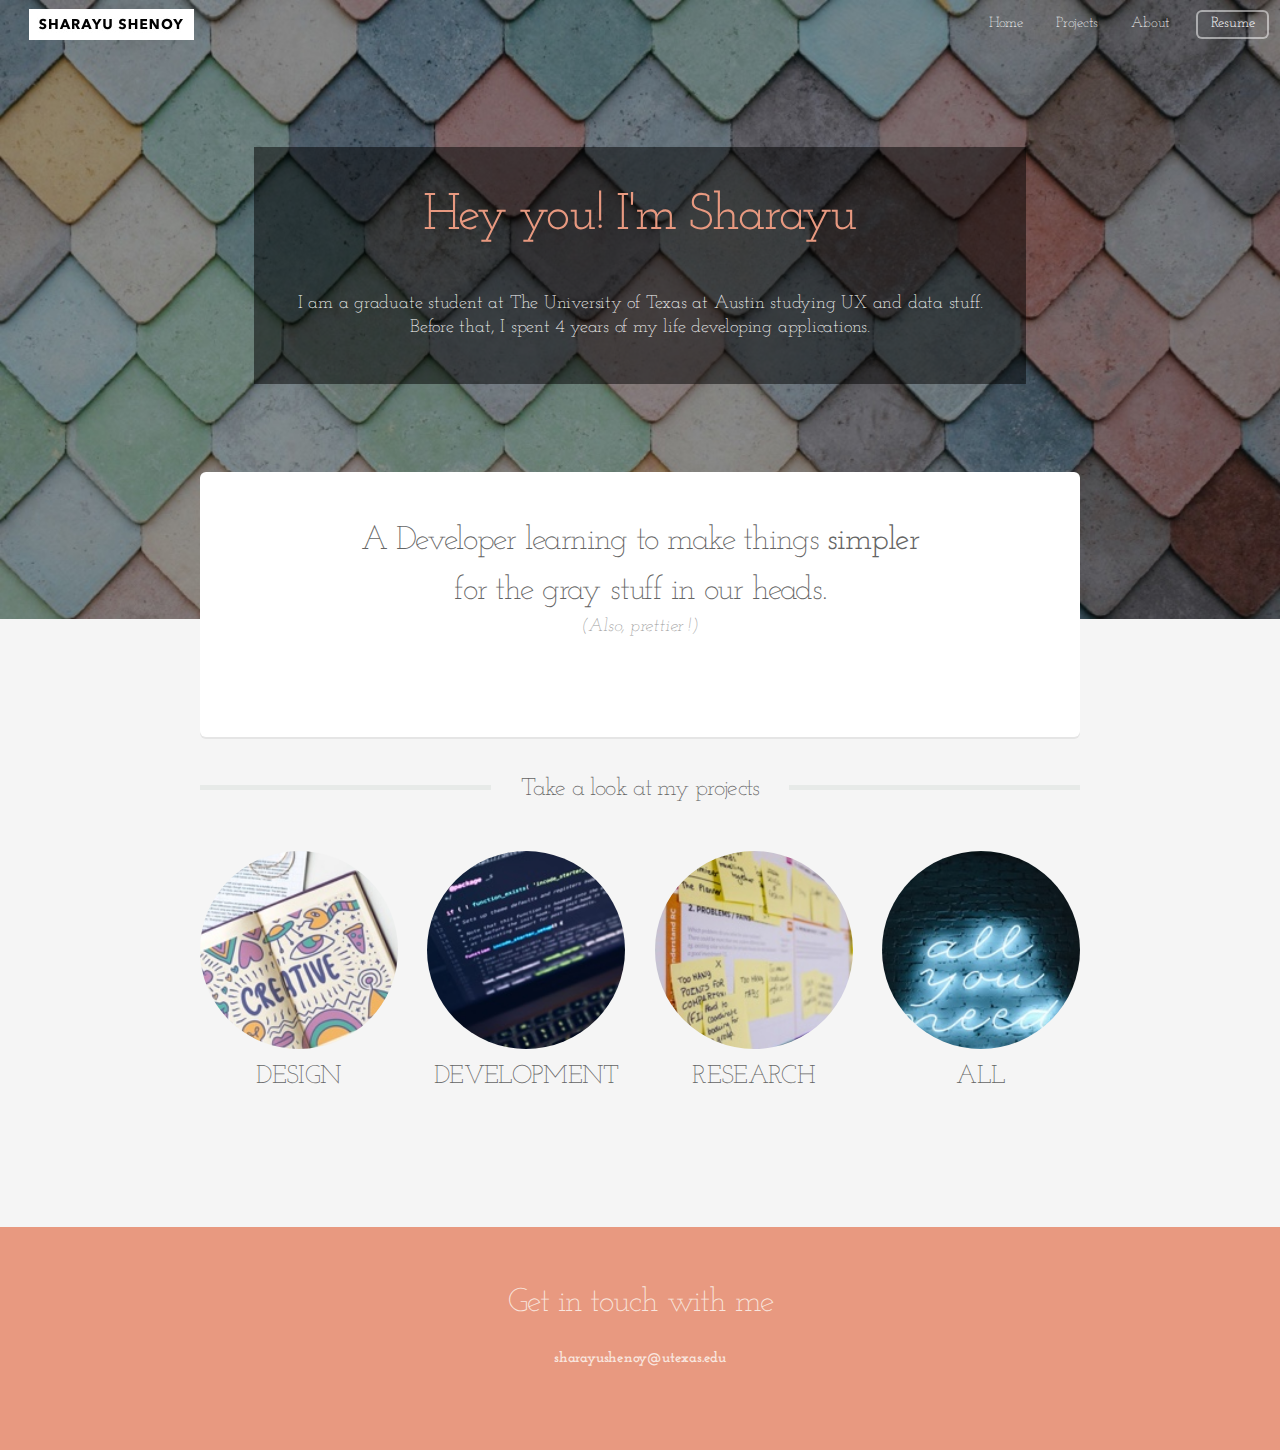
==== commit afc2ad36: "update" ====
--- a/index.html
+++ b/index.html
@@ -12,7 +12,7 @@
 
 			<!-- Header -->
 			<header id="header" class="alt">
-			  <h1><a href="index.html" ><img src="img/logo.png" class="logo"/></a></h1>
+			  <h1><a href="index.html" ><img src="img/logo.jpg" class="logo"/></a></h1>
 			  <nav id="nav">
 			    <ul>
 			      <li><a href="index.html">Home</a></li>
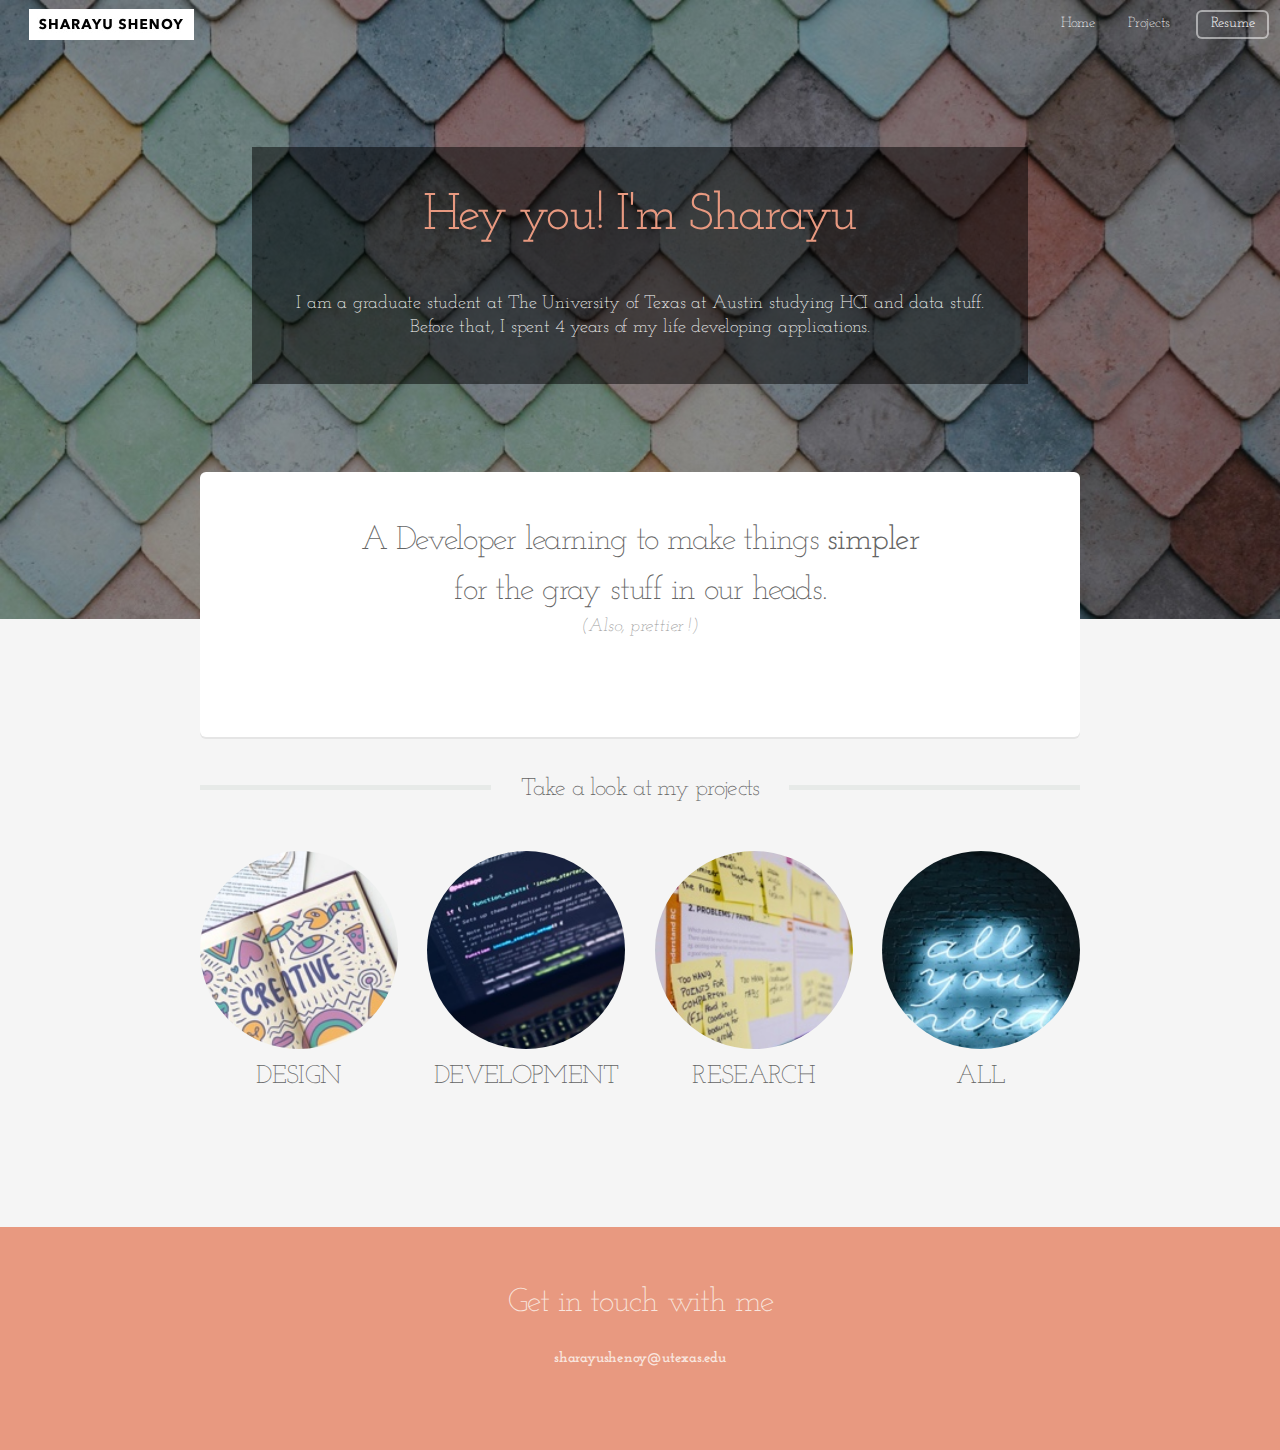
==== commit 8b4f6236: "update" ====
--- a/index.html
+++ b/index.html
@@ -17,7 +17,7 @@
 			    <ul>
 			      <li><a href="index.html">Home</a></li>
 			      <li><a href="allprojects.html">Projects</a></li>
-			      <li><a href="index.html">About</a></li>
+			      <!-- <li><a href="index.html">About</a></li> -->
 			      <li><a href="resume.pdf" target="_blank" class="button">Resume</a></li>
 			    </ul>
 			  </nav>
@@ -29,7 +29,7 @@
 					<div class="inner">
 					<h2 class="sec-text"><b>Hey you! I'm Sharayu</b></h2>
 				</br>
-					<p>I am a graduate student at The University of Texas at Austin studying UX and data stuff.
+					<p>I am a graduate student at The University of Texas at Austin studying HCI and data stuff.
 						<br/> Before that, I spent 4 years of my life developing applications.</p>
 				</div>
 				</section>
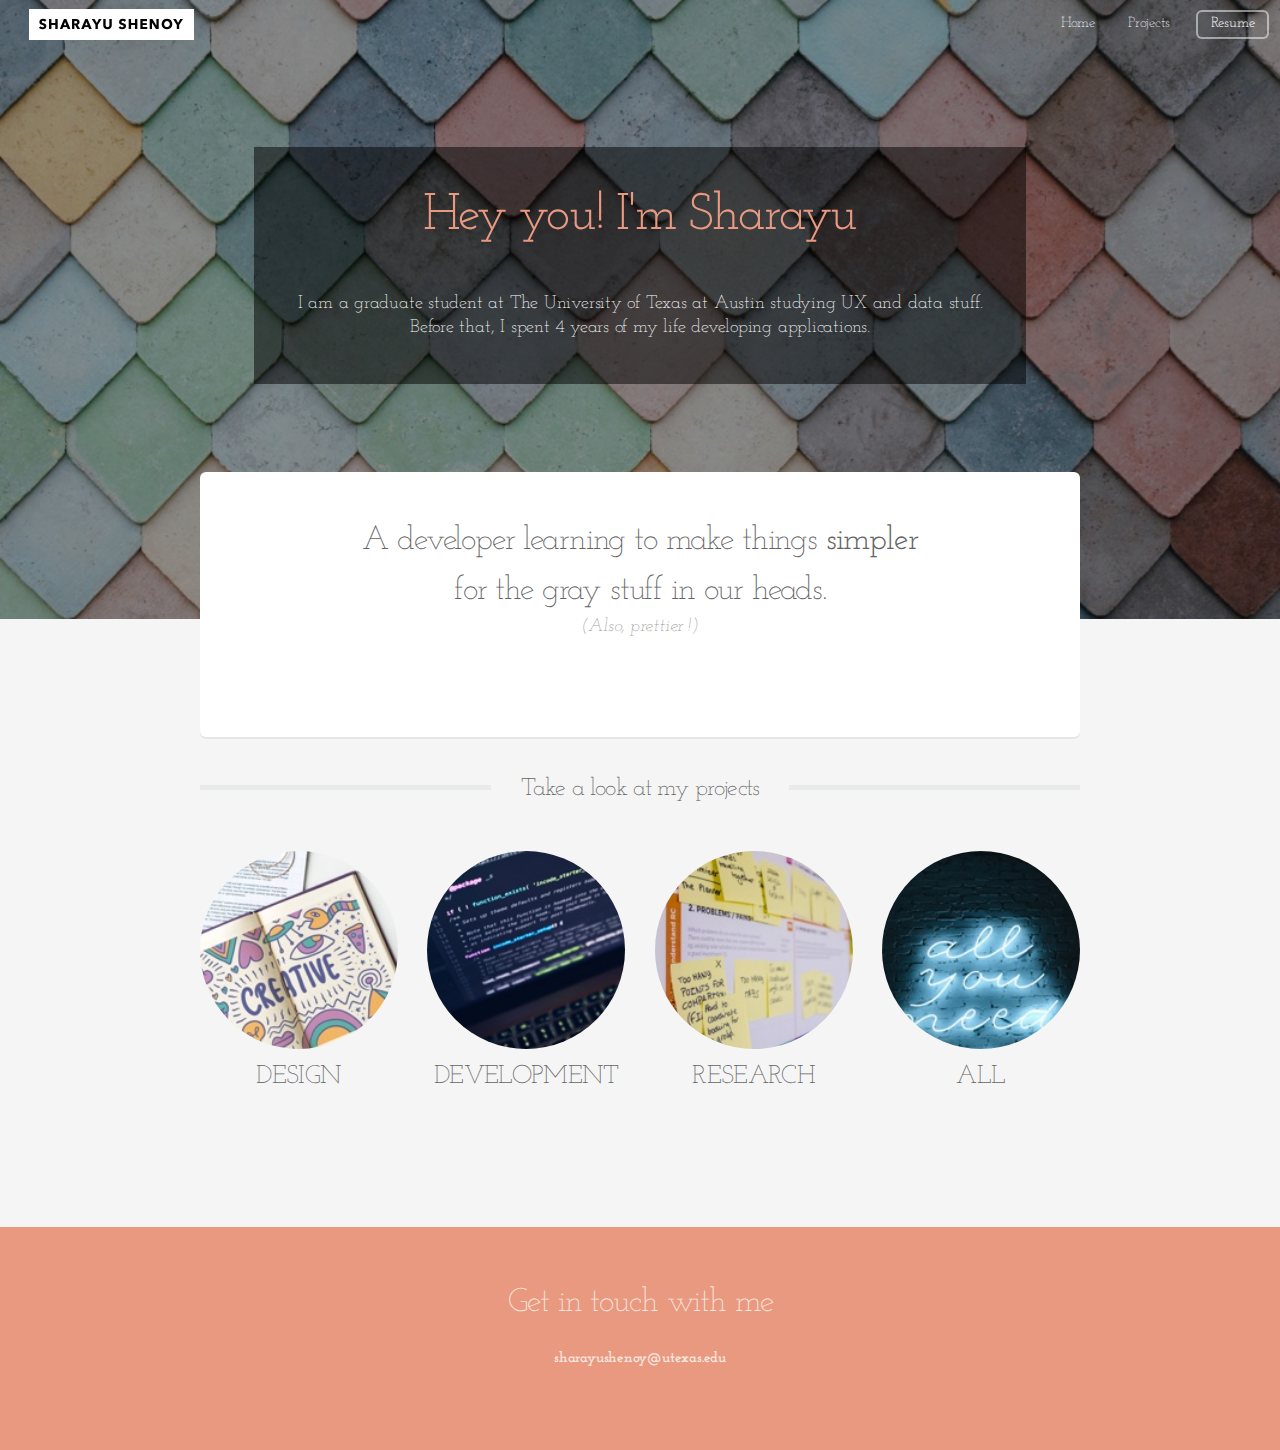
==== commit 017b0a78: "update ally" ====
--- a/index.html
+++ b/index.html
@@ -29,7 +29,7 @@
 					<div class="inner">
 					<h2 class="sec-text"><b>Hey you! I'm Sharayu</b></h2>
 				</br>
-					<p>I am a graduate student at The University of Texas at Austin studying HCI and data stuff.
+					<p>I am a graduate student at The University of Texas at Austin studying UX and data stuff.
 						<br/> Before that, I spent 4 years of my life developing applications.</p>
 				</div>
 				</section>
@@ -39,7 +39,7 @@
 
 					<section class="box special">
 						<header class="">
-							<h2> A Developer learning to make things <strong>simpler</strong>
+							<h2> A developer learning to make things <strong>simpler</strong>
 							<br />
 							 for the gray stuff in our heads.</h2>
 							<p>(Also, prettier !)</p>
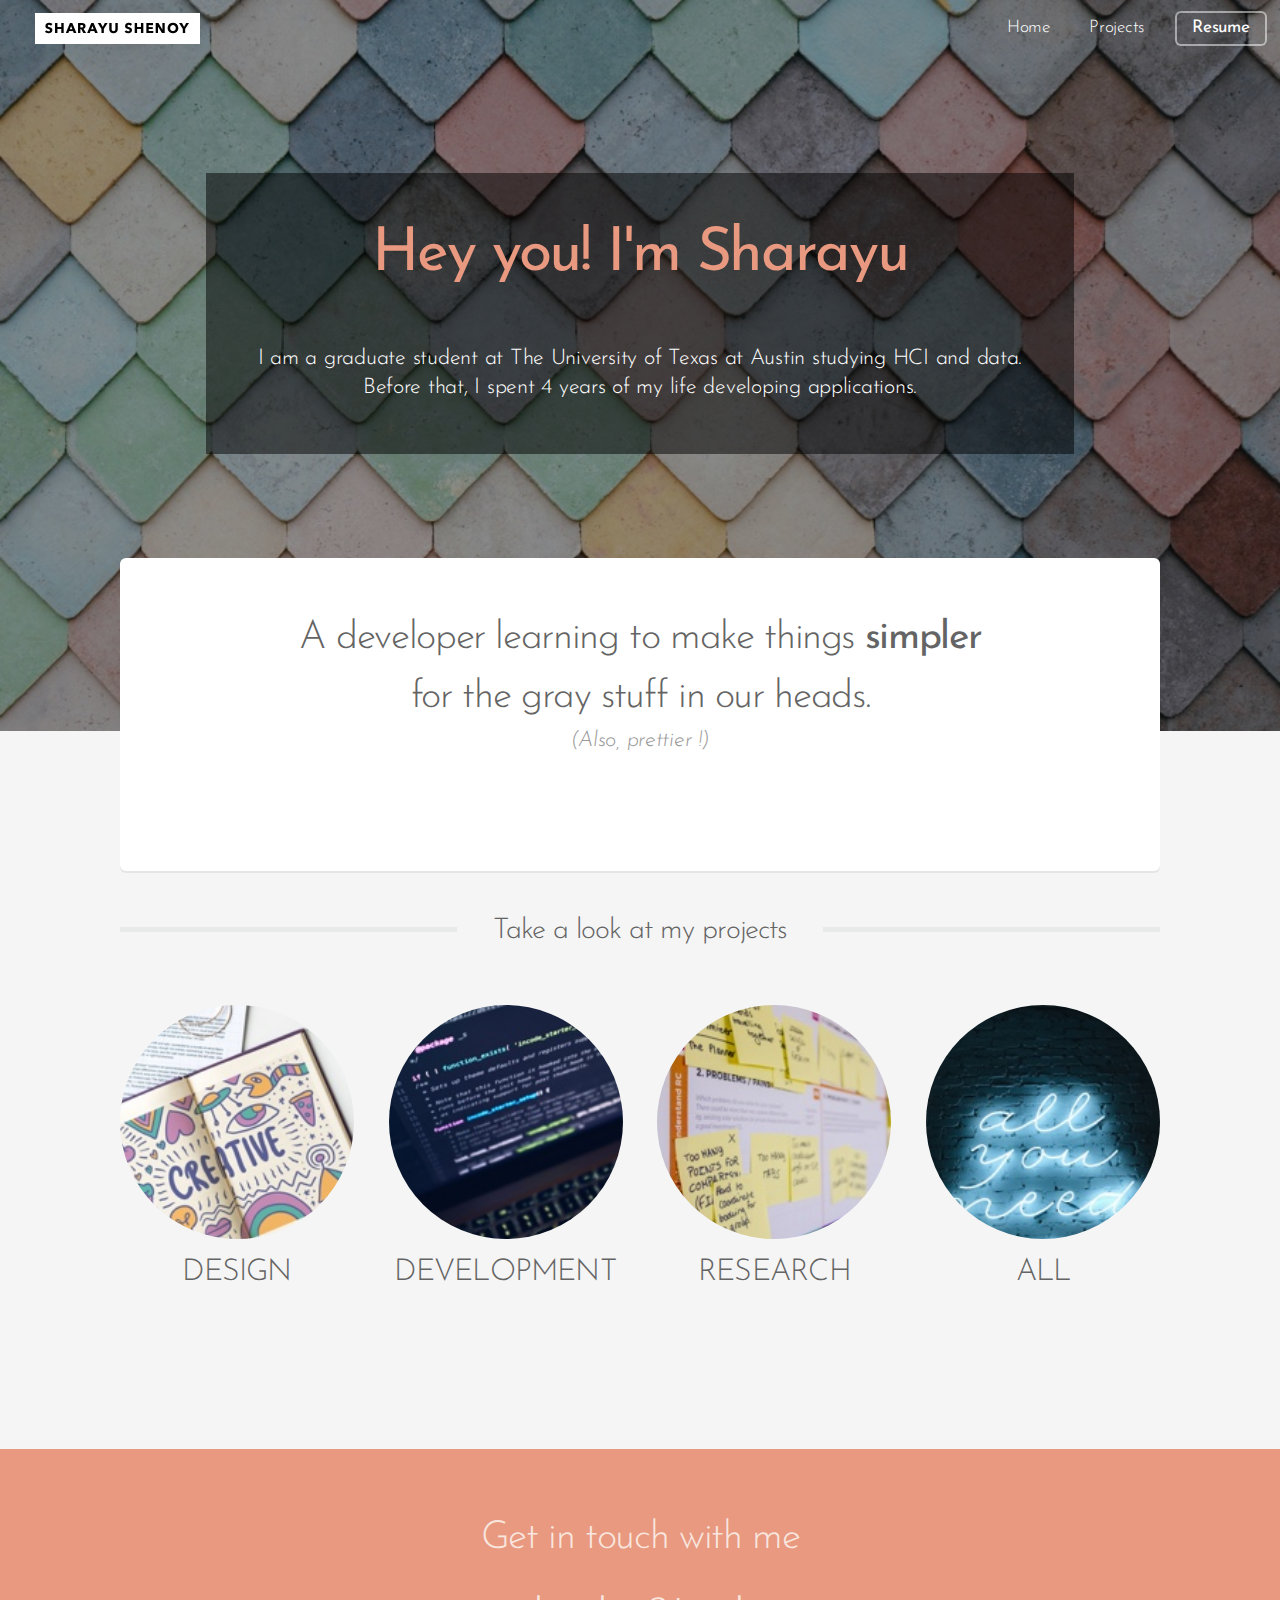
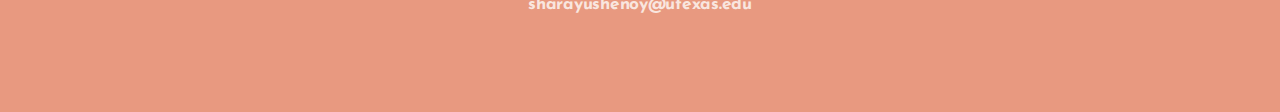
==== commit 602efb90: "update" ====
--- a/index.html
+++ b/index.html
@@ -23,14 +23,14 @@
 			  </nav>
 			</header>
 
-
 			<!-- Banner -->
 				<section id="banner">
 					<div class="inner">
 					<h2 class="sec-text"><b>Hey you! I'm Sharayu</b></h2>
-				</br>
-					<p>I am a graduate student at The University of Texas at Austin studying UX and data stuff.
-						<br/> Before that, I spent 4 years of my life developing applications.</p>
+					</br>
+					<p>I am a graduate student at The University of Texas at Austin studying HCI and data.
+						<br/>
+						Before that, I spent 4 years of my life developing applications.</p>
 				</div>
 				</section>
 
@@ -51,7 +51,6 @@
 						<h2 class="major"><span>Take a look at my projects</span></h2>
 					</header>
 
-
 						<span>
 							<ul class="bounce row">
 								<li class="col-3 col-12-narrower"><a href="allprojects.html?type=design" class="icon solid"><img class="image round" src="img/icons/design.jpg" alt=""/><h3>DESIGN</h3></a></li>
@@ -64,10 +63,8 @@
 
 			<!-- CTA -->
 				<section id="cta">
-
 					<h2>Get in touch with me</h2>
 					<h4>sharayushenoy@utexas.edu</h4>
-
 				</section>
 		</div>
 
--- a/css/index.css
+++ b/css/index.css
@@ -1,5 +1,5 @@
 @import url("fontawesome-all.min.css");
-@import url("https://fonts.googleapis.com/css?family=Josefin+Slab:600,600i,700,700i&display=swap");
+@import url("https://fonts.googleapis.com/css?family=Josefin+Sans:400,400i,600,600i&display=swap");
 
 	html, body, div, span, applet, object,
 	iframe, h1, h2, h3, p, blockquote,
@@ -113,7 +113,7 @@
 	body {
 		background: #f5f5f5;
 		/* font-family: "Source Sans Pro", sans-serif; */
-		font-family: 'Josefin Slab', serif;
+		font-family: 'Josefin Sans', sans-serif;
 		font-size: 16pt;
 		font-weight: 300;
 		line-height: 1.65em;
@@ -3224,7 +3224,7 @@
 		/* Basic */
 
 			body, input, select, textarea {
-				font-size: 13pt;
+				font-size: 14pt;
 			}
 
 		/* Banner */
@@ -3242,7 +3242,7 @@
 		/* Basic */
 
 			body, input, select, textarea {
-				font-size: 11pt;
+				font-size: 13pt;
 			}
 
 		/* Header */
@@ -3270,7 +3270,7 @@
 		/* Basic */
 
 			body, input, select, textarea {
-				font-size: 11pt;
+				font-size: 13pt;
 			}
 
 	}
@@ -3290,7 +3290,7 @@
 			}
 
 			body, input, select, textarea {
-				font-size: 11pt;
+				font-size: 13pt;
 			}
 
 			h2 br, h3 br {
@@ -3515,7 +3515,7 @@
 		/* Basic */
 
 			body, input, select, textarea {
-				font-size: 11pt;
+				font-size: 13pt;
 			}
 
 			h2 {
@@ -3647,7 +3647,7 @@
 			}
 
 			body {
-				font-size: 11pt;
+				font-size: 13pt;
 			}
 
 		/* Section/Article */
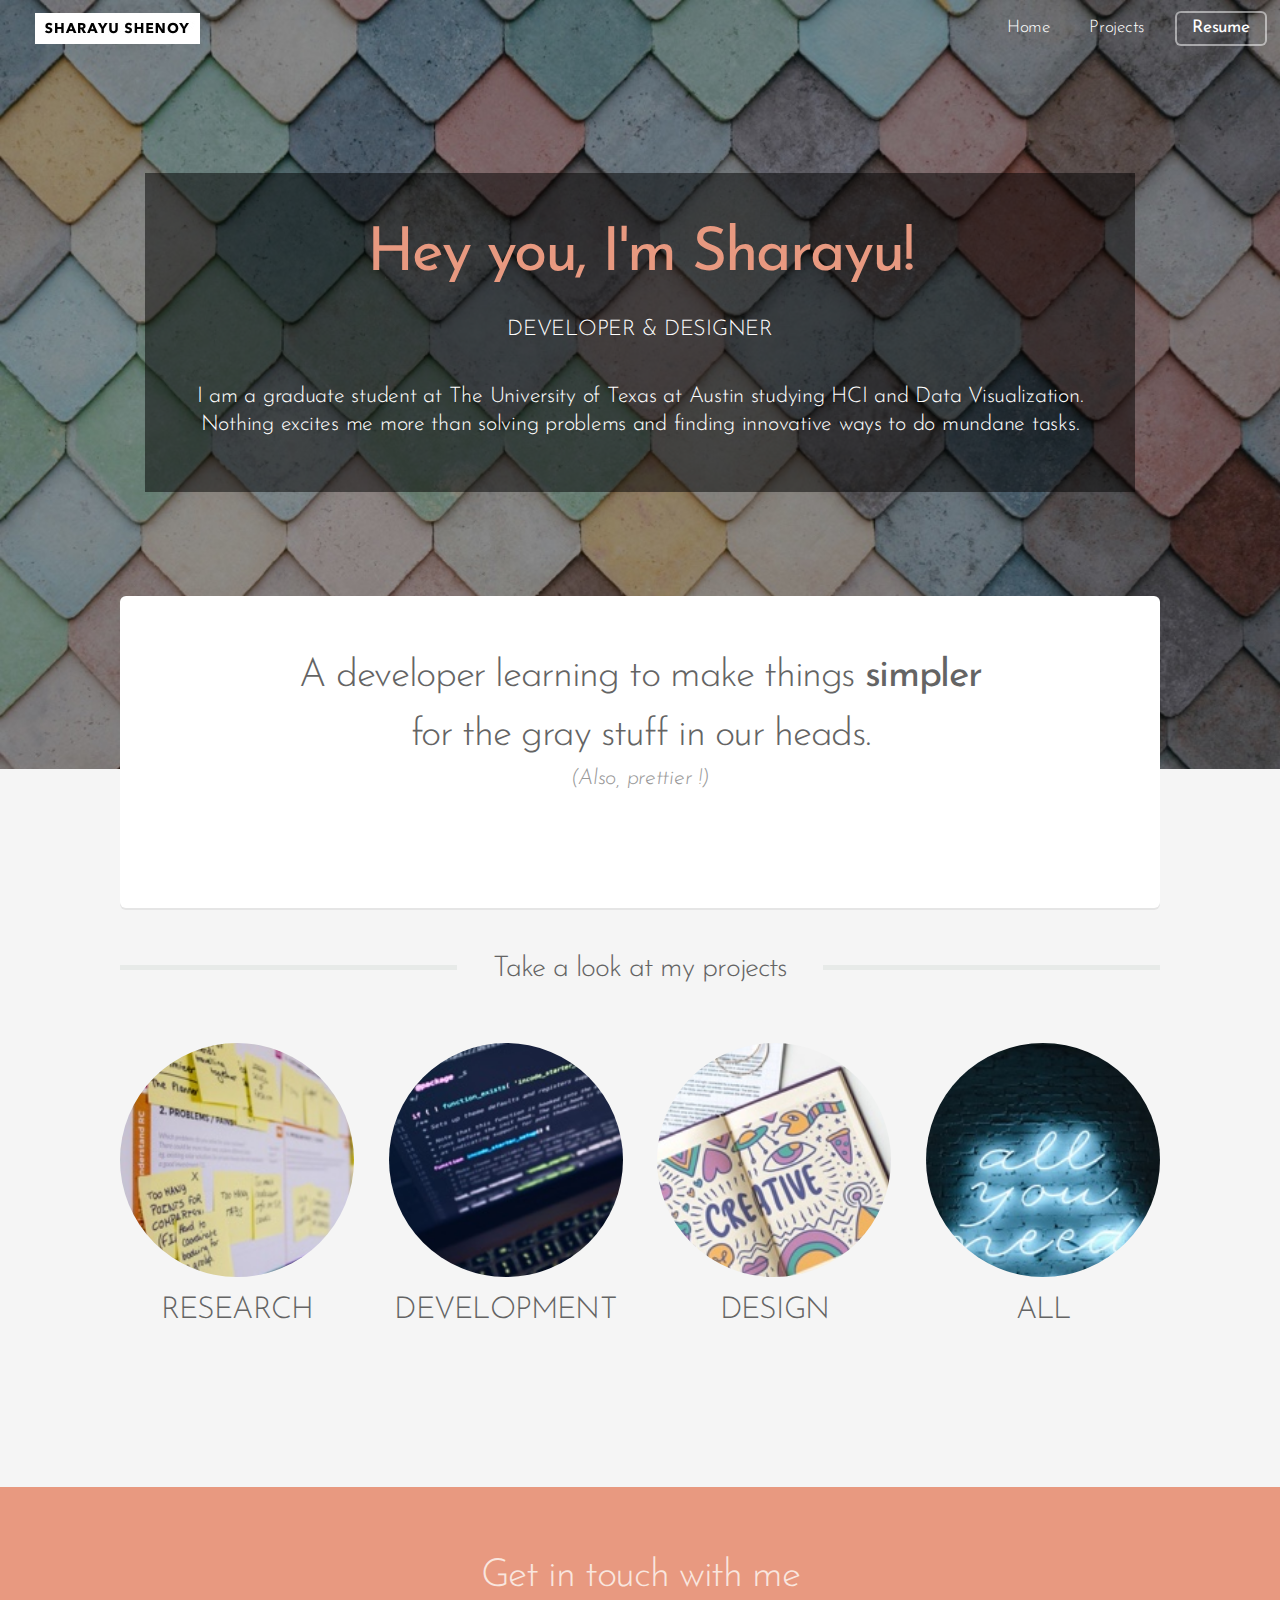
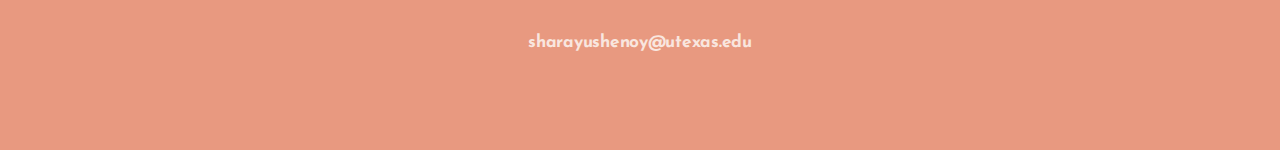
==== commit cb0d4c36: "Update index.html" ====
--- a/index.html
+++ b/index.html
@@ -26,11 +26,15 @@
 			<!-- Banner -->
 				<section id="banner">
 					<div class="inner">
-					<h2 class="sec-text"><b>Hey you! I'm Sharayu</b></h2>
-					</br>
-					<p>I am a graduate student at The University of Texas at Austin studying HCI and data.
+					<h2 class="sec-text"><b>Hey you, I'm Sharayu!</b></h2>
+					<p>DEVELOPER  &  DESIGNER
+					</p>
+
+					<p>
+						I am a graduate student at The University of Texas at Austin studying HCI and Data Visualization.
 						<br/>
-						Before that, I spent 4 years of my life developing applications.</p>
+						Nothing excites me more than solving problems and finding innovative ways to do mundane tasks.
+					</p>
 				</div>
 				</section>
 
@@ -53,9 +57,9 @@
 
 						<span>
 							<ul class="bounce row">
+								<li class="col-3 col-12-narrower"><a href="allprojects.html?type=research" class="icon solid"><img class="image round" src="img/icons/research.jpg" alt=""/><h3>RESEARCH</h3></a></li>
+								<li class="col-3 col-12-narrower"><a href="allprojects.html?type=dev" class="icon solid"><img class="image round" src="img/icons/dev.jpg" alt=""/><h3>DEVELOPMENT</h3></a></li>
 								<li class="col-3 col-12-narrower"><a href="allprojects.html?type=design" class="icon solid"><img class="image round" src="img/icons/design.jpg" alt=""/><h3>DESIGN</h3></a></li>
-								<li class="col-3 col-12-narrower"><a href="allprojects.html?type=dev" class="icon solid"><img class="image round" src="img/icons/dev.jpg" alt=""/><h3>DEVELOPMENT</h3></a></li>
-								<li class="col-3 col-12-narrower"><a href="allprojects.html?type=research" class="icon solid"><img class="image round" src="img/icons/research.jpg" alt=""/><h3>RESEARCH</h3></a></li>
 								<li class="col-3 col-12-narrower"><a href="allprojects.html" class="icon solid"><img class="image round" src="img/icons/all.jpg" alt=""/><h3>ALL</h3></a></li>
 							</ul>
 						</span>
--- a/css/index.css
+++ b/css/index.css
@@ -1,5 +1,5 @@
 @import url("fontawesome-all.min.css");
-@import url("https://fonts.googleapis.com/css?family=Josefin+Sans:400,400i,600,600i&display=swap");
+@import url("https://fonts.googleapis.com/css?family=Josefin+Sans:300,300i,600,600i&display=swap");
 
 	html, body, div, span, applet, object,
 	iframe, h1, h2, h3, p, blockquote,
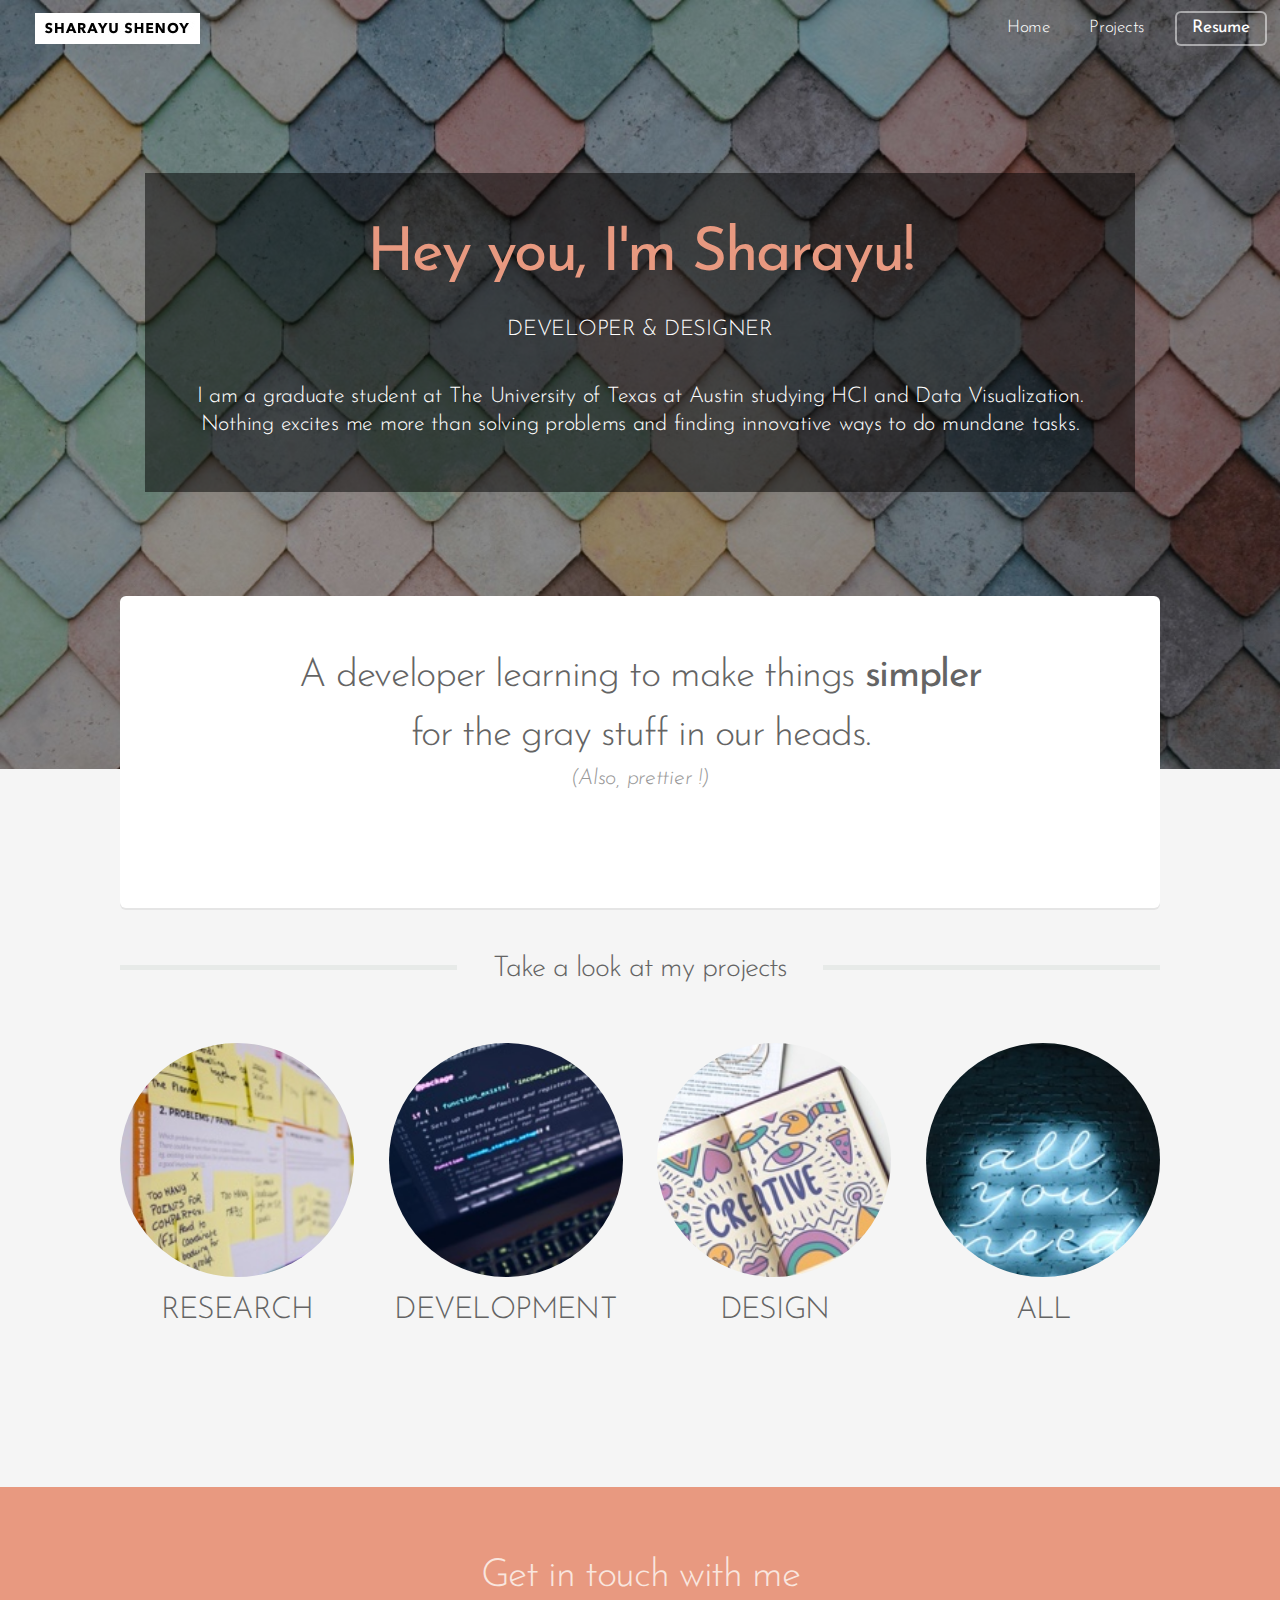
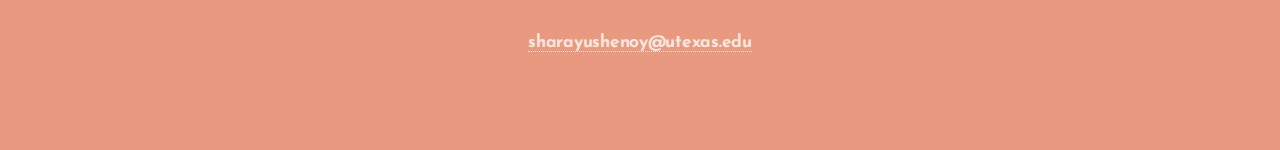
==== commit 4a955092: "update" ====
--- a/index.html
+++ b/index.html
@@ -57,10 +57,10 @@
 
 						<span>
 							<ul class="bounce row">
-								<li class="col-3 col-12-narrower"><a href="allprojects.html?type=research" class="icon solid"><img class="image round" src="img/icons/research.jpg" alt=""/><h3>RESEARCH</h3></a></li>
-								<li class="col-3 col-12-narrower"><a href="allprojects.html?type=dev" class="icon solid"><img class="image round" src="img/icons/dev.jpg" alt=""/><h3>DEVELOPMENT</h3></a></li>
-								<li class="col-3 col-12-narrower"><a href="allprojects.html?type=design" class="icon solid"><img class="image round" src="img/icons/design.jpg" alt=""/><h3>DESIGN</h3></a></li>
-								<li class="col-3 col-12-narrower"><a href="allprojects.html" class="icon solid"><img class="image round" src="img/icons/all.jpg" alt=""/><h3>ALL</h3></a></li>
+								<li class="col-3 col-6-narrower"><a href="allprojects.html?type=research" class="icon solid"><img class="image round" src="img/icons/research.jpg" alt=""/><h3>RESEARCH</h3></a></li>
+								<li class="col-3 col-6-narrower"><a href="allprojects.html?type=development" class="icon solid"><img class="image round" src="img/icons/dev.jpg" alt=""/><h3>DEVELOPMENT</h3></a></li>
+								<li class="col-3 col-6-narrower"><a href="allprojects.html?type=design" class="icon solid"><img class="image round" src="img/icons/design.jpg" alt=""/><h3>DESIGN</h3></a></li>
+								<li class="col-3 col-6-narrower"><a href="allprojects.html" class="icon solid"><img class="image round" src="img/icons/all.jpg" alt=""/><h3>ALL</h3></a></li>
 							</ul>
 						</span>
 				</section>
@@ -68,7 +68,7 @@
 			<!-- CTA -->
 				<section id="cta">
 					<h2>Get in touch with me</h2>
-					<h4>sharayushenoy@utexas.edu</h4>
+					<h4><a href="mailto:sharayushenoy@utexas.edu" target="_top">sharayushenoy@utexas.edu</a></h4>
 				</section>
 		</div>
 
--- a/css/index.css
+++ b/css/index.css
@@ -5,7 +5,7 @@
 	iframe, h1, h2, h3, p, blockquote,
 	pre, a, abbr, acronym, address, big, cite,
 	code, del, dfn, em, img, ins, kbd, q, s, samp,
-	small, strike, strong, sub, sup, tt, var, b,
+	strike, strong, sub, sup, tt, var, b,
 	u, i, center, dl, dt, dd, ol, ul, li, fieldset,
 	form, label, legend, table, caption, tbody,
 	tfoot, thead, tr, th, td, article, aside,
@@ -64,7 +64,7 @@
   	display: none; /* Hidden by default */
 	}
 
-	@media (min-width: 576px) {
+	@media (min-width: 736px) {
   	.card-columns {
   	  -webkit-column-count: 3;
   	  -moz-column-count: 3;
@@ -2480,7 +2480,7 @@
 				}
 
 					ul.actions:not(.fixed) li > * {
-						width: 100%;
+						max-width: 100%;
 					}
 
 					ul.actions:not(.fixed) li:first-child {
@@ -2492,7 +2492,7 @@
 					ul.actions:not(.fixed) li input[type="button"],
 					ul.actions:not(.fixed) li button,
 					ul.actions:not(.fixed) li .button {
-						width: 100%;
+						max-width: 100%;
 					}
 
 						ul.actions:not(.fixed) li input[type="submit"].icon:before,
@@ -3153,6 +3153,10 @@
 		color: #e89980 !important;
 	}
 
+		.sec-text.dark {
+			color: #b36a53 !important;
+		}
+
 	#cta {
 		background: #e89980;
 		color: #f9e6df;
@@ -3160,7 +3164,7 @@
 		text-align: center;
 	}
 
-		#cta h2, #cta h3 {
+		#cta h2, #cta h3, #cta a {
 			color: inherit;
 		}
 
@@ -3525,7 +3529,7 @@
 			}
 
 			h3 {
-				font-size: 1.5em;
+				font-size: 1.3em;
 			}
 
 		/* Section/Article */
@@ -3674,7 +3678,7 @@
 					}
 
 					ul.actions li > * {
-						width: 100%;
+						max-width: 100%;
 						margin: 0 !important;
 					}
 
